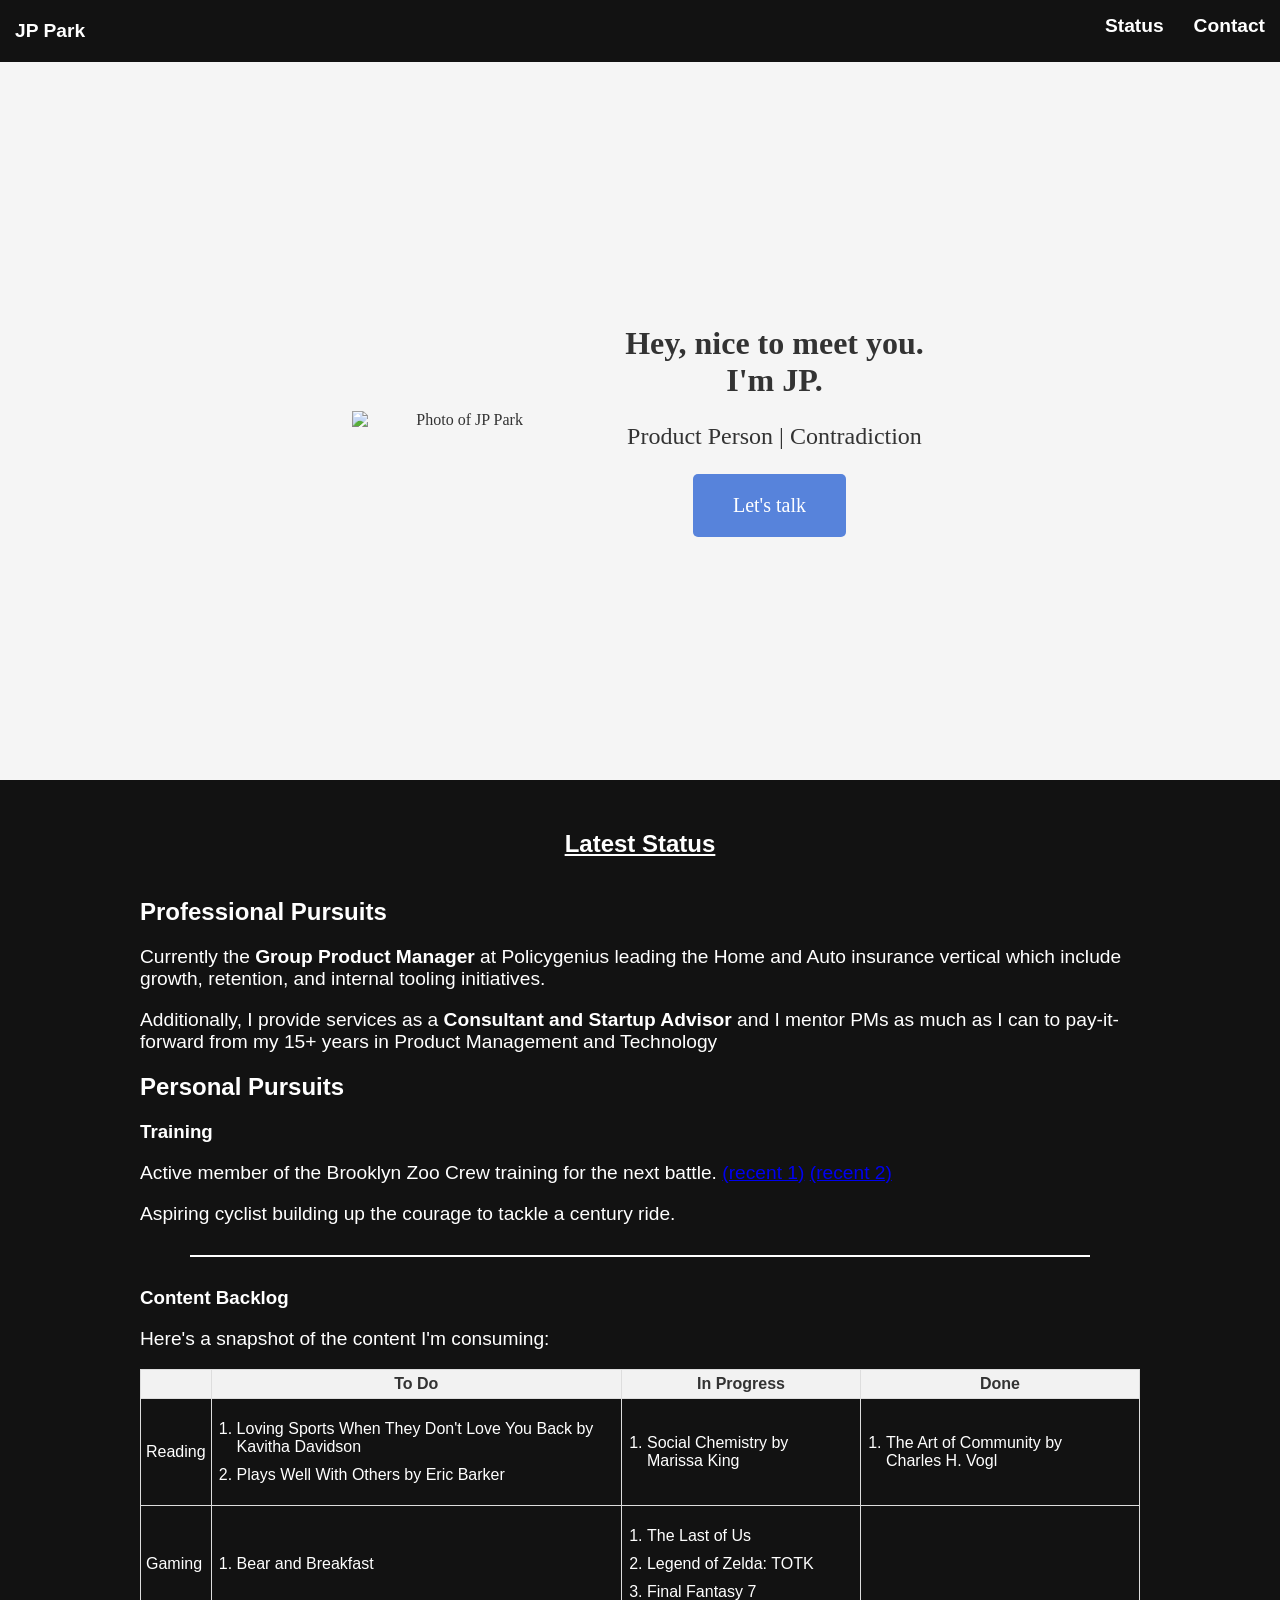
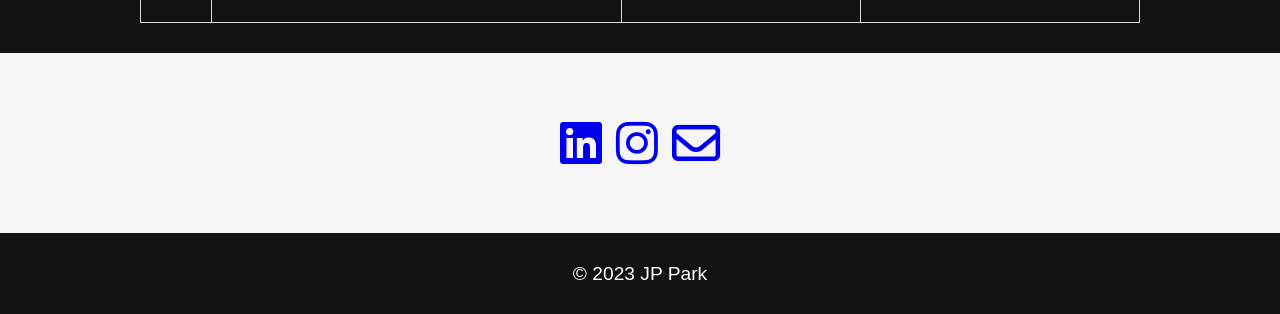
==== index.html @ fea834a5 "fixing mobile responsiveness" ====
<!DOCTYPE html>
<html lang="en">
<head>
    <meta charset="UTF-8">
    <meta name="viewport" content="width=device-width, initial-scale=1.0">
    <link rel="stylesheet" href="styles.css">
    <link rel="stylesheet" href="https://cdnjs.cloudflare.com/ajax/libs/font-awesome/6.0.0/css/all.min.css">
    
    <title>Hey, nice to meet you. I'm JP.</title>
</head>
<body>

    <!-- Top Nav -->
    <div class="top-nav">
        <span class="left-text"><a href="#intro">JP Park</a></span>
        <ul class="right-menu">
            <li><a href="#status">Status</a></li>
            <li><a href="#contact">Contact</a></li>
        </ul>
        <i class="mobile-menu-icon fas fa-bars" onclick="toggleMobileMenu()"></i>
    </div>

    <!-- Header Section -->
    <header id="intro" class="fade-in-section fade-out-section">
        <div class="header-content">
            <img src="images/jppark112023_noback.png" alt="Photo of JP Park" class="profile-photo">
            <div class="header-text">
                <h1>Hey, nice to meet you. I'm JP.</h1>
                <p class="intro-title">Product Person | Contradiction</p>
                <div class="cta-buttons">
                    <a href="mailto:jason.phillip.park@gmail.com" class="cta-button">Let's talk</a>
                </div>
            </div>
        </div>
    </header>

    <!-- Status Section -->
    <section id="status" class="fade-in-section fade-out-section">
        <h1><u>Latest Status</u></h1>
        <div class="section-content">
            <h2>Professional Pursuits</h2>
                <p class="status-description">Currently the <b>Group Product Manager</b> at Policygenius leading the Home and Auto insurance vertical which include growth, retention, and internal tooling initiatives.</p>
                <p class="status-description">Additionally, I provide services as a <b>Consultant and Startup Advisor</b> and I mentor PMs as much as I can to pay-it-forward from my 15+ years in Product Management and Technology </p>
            <h2>Personal Pursuits</h2>
                <h3>Training</h3>
                <p class="status-description">Active member of the Brooklyn Zoo Crew training for the next battle. 
                    <a href="https://youtu.be/nWrESJYIhdg?si=kfwnCgc4hvgau-XH&t=272" target="_blank" rel="noopener noreferrer">(recent 1)</a>
                    <a href="https://youtu.be/HGGp2xK_YZc?si=mZz1VGIxEp97N7sO" target="_blank" rel="noopener noreferrer">(recent 2)</a>
                </p>
                <p class="status-description">Aspiring cyclist building up the courage to tackle a century ride.</p>
                <hr class="divider">
                <h3>Content Backlog</h3>
                <p>Here's a snapshot of the content I'm consuming: </p>
                <div class="table-container">
                    <table>
                        <thead>
                            <tr>
                                <th></th>
                                <th>To Do</th>
                                <th>In Progress</th>
                                <th>Done</th>
                            </tr>
                        </thead>
                        <tbody>
                            <tr>
                                <td>Reading</td>
                                <td class="table-content">
                                    <ol class="table-description">
                                        <li>Loving Sports When They Don't Love You Back by Kavitha Davidson</li>
                                        <li>Plays Well With Others by Eric Barker</li>
                                    </ol>
                                </td>
                                <td class="table-content">
                                    <ol class="table-description">
                                        <li>Social Chemistry by Marissa King</li>
                                    </ol>
                                </td>
                                <td class="table-content">
                                    <ol class="table-description">
                                        <li>The Art of Community by Charles H. Vogl</li>
                                    </ol>
                                </td>
                            </tr>
                            <tr>
                                <td>Gaming</td>
                                <td class="table-content">
                                    <ol class="table-description">
                                        <li>Bear and Breakfast</li>
                                    </ol>
                                </td>
                                <td class="table-content">
                                    <ol class="table-description">
                                        <li>The Last of Us</li>
                                        <li>Legend of Zelda: TOTK</li>
                                        <li>Final Fantasy 7</li>
                                    </ol>
                                </td>
                                <td class="table-content">
                                    <ol class="table-description">
                                    </ol>
                                </td>
                            </tr>
                        </tbody>
                    </table>
                </div>
        </div>
    </section>

    <!-- Contact Section -->
    <section id="contact" class="fade-in-section fade-out-section">
        <div class="contact-icons">
            <a href="https://www.linkedin.com/in/jppark" target="_blank" rel="noopener noreferrer"><i class="fa-brands fa-linkedin"></i></a>
            <a href="https://www.instagram.com/stereotyke" target="_blank" rel="noopener noreferrer"><i class="fa-brands fa-instagram"></i></a>
            <a href="mailto:jason.phillip.park@gmail.com" target="_blank" rel="noopener noreferrer"><i class="fa-regular fa-envelope"></i></a>
        </div>
    </section>

    <!-- Footer Section -->
    <footer>
        <p class="footer-text">&copy; 2023 JP Park</p>
    </footer>

    <!-- Scripts -->
    <script src="scripts.js"></script>
</body>
</html>
---- styles.css ----
/* Reset and General Styles */
body {
    font-family: 'Helvetica Neue', sans-serif;
    margin: 0;
    padding: 0;
    background-color: #121212;
}

p {
    font-size: 1.2em;
}

/* Top Nav Styles */
.top-nav {
    background-color: #121212;
    color: #fff;
    display: flex;
    justify-content: space-between;
    align-items: center;
    position: fixed;
    top: 0;
    left: 0;
    width: 100%;
    z-index: 1000;
}

.top-nav a {
    color: #fff;
    text-decoration: none;
    font-weight: bold;
    font-size: 1.2em;
}
.left-text {
    padding: 15px;
}

.top-nav .right-menu {
    list-style-type: none;
    margin: 0;
    padding: 0;
    display: flex;
}

.top-nav .right-menu li {
    padding: 15px;
}

.top-nav .mobile-menu-icon {
    display: none;
}


/* Header Styles */
header {
    font-family: 'Palatino', serif;
    background-color: #f5f5f5;
    color: #333;
    display: flex;
    align-items: center;
    justify-content: center;
    text-align: center;
    min-height: 80vh;
    padding-top: 60px;
}

.header-content {
    display: flex;
    align-items: center;
    justify-content: center;
    text-align: center;
    max-width: 1000px;
    padding: 20px;
}

.profile-photo {
    width: 50%;
    max-width: 500px;
    height: auto;
    margin-right: 50px;
}

.header-text {
    flex-grow: 1;
}

.intro-title {
    font-size: 1.5em;
}

.highlight {
    color: #00ccff;
}

.cta-buttons {
    margin-top: 20px;
}

.cta-button {
    display: inline-block;
    padding: 20px 40px;
    margin-right: 10px;
    background-color: #5783db;
    color: #fff;
    text-decoration: none;
    border-radius: 5px;
    transition: background-color 0.3s ease;
    font-size: 1.25em;
}

.cta-button:hover {
    background-color: #e34200;
}

/* Status Section Styles */
#status {
    min-height: 80vh;
    text-align: center;
    display: flex;
    flex-direction: column;
    align-items: center;
    justify-content: center;
    color: #fff;
    padding: 30px 50px;
}

.table-container {
    overflow: auto;
}

table {
    border-collapse: collapse;
    min-width: 600px;
    width: 100%;
}

th, td {
    border: 1px solid #ddd;
    padding: 5px;
    text-align: left;
}

th {
    background-color: #f2f2f2;
    color: #333;
    text-align: center;
}

ol {
    padding: 0px 20px;
}

li {
    margin-bottom: 10px;
}

.section-content {
    max-width: 1000px;
    width: 100%;
    text-align: left;
}

.divider {
    border: 1px solid #fff;
    margin: 30px 50px; 
}

/* Contact Section Styles */
#contact {
    background-color: #f5f5f5;
    min-height: 20vh;
    display: flex;
    justify-content: center;
    align-items: center;
}

.contact-icons {
    margin: 20px;
    text-align: center;
}

.contact-icons i {
    font-size: 3em;
    padding: 5px;
    border-radius: 50%;
}

/* Footer Styles */
footer {
    text-align: center;
    padding: 10px;
    color: #fff;
}

.fade-in-section, .fade-out-section {
    opacity: 0;
    transform: translateY(20px);
    transition: opacity 0.5s ease, transform 0.5s ease;
}


/* Media query for mobile devices */
@media screen and (max-width: 600px) {
    .header-content {
        flex-direction: column;
    }

    .intro-title {
        font-size: 1.2em;
    }

    .profile-photo {
        width: 75%; 
        max-width: none; /* Reset max-width */
        margin-right: 0; /* Remove right margin */
    }

    .top-nav .right-menu {
        display: none;
        flex-direction: column;
        width: 100%;
        position: absolute;
        top: 60px; /* Adjust based on your header height */
        left: 0;
        background-color: #121212;
    }

    .top-nav .right-menu.show {
        display: flex;
    }

    .top-nav .right-menu li {
        margin: 10px 0;
    }

    .top-nav .mobile-menu-icon {
        display: block;
        padding: 20px;
        font-size: 1.5em;
        cursor: pointer;
    }
}
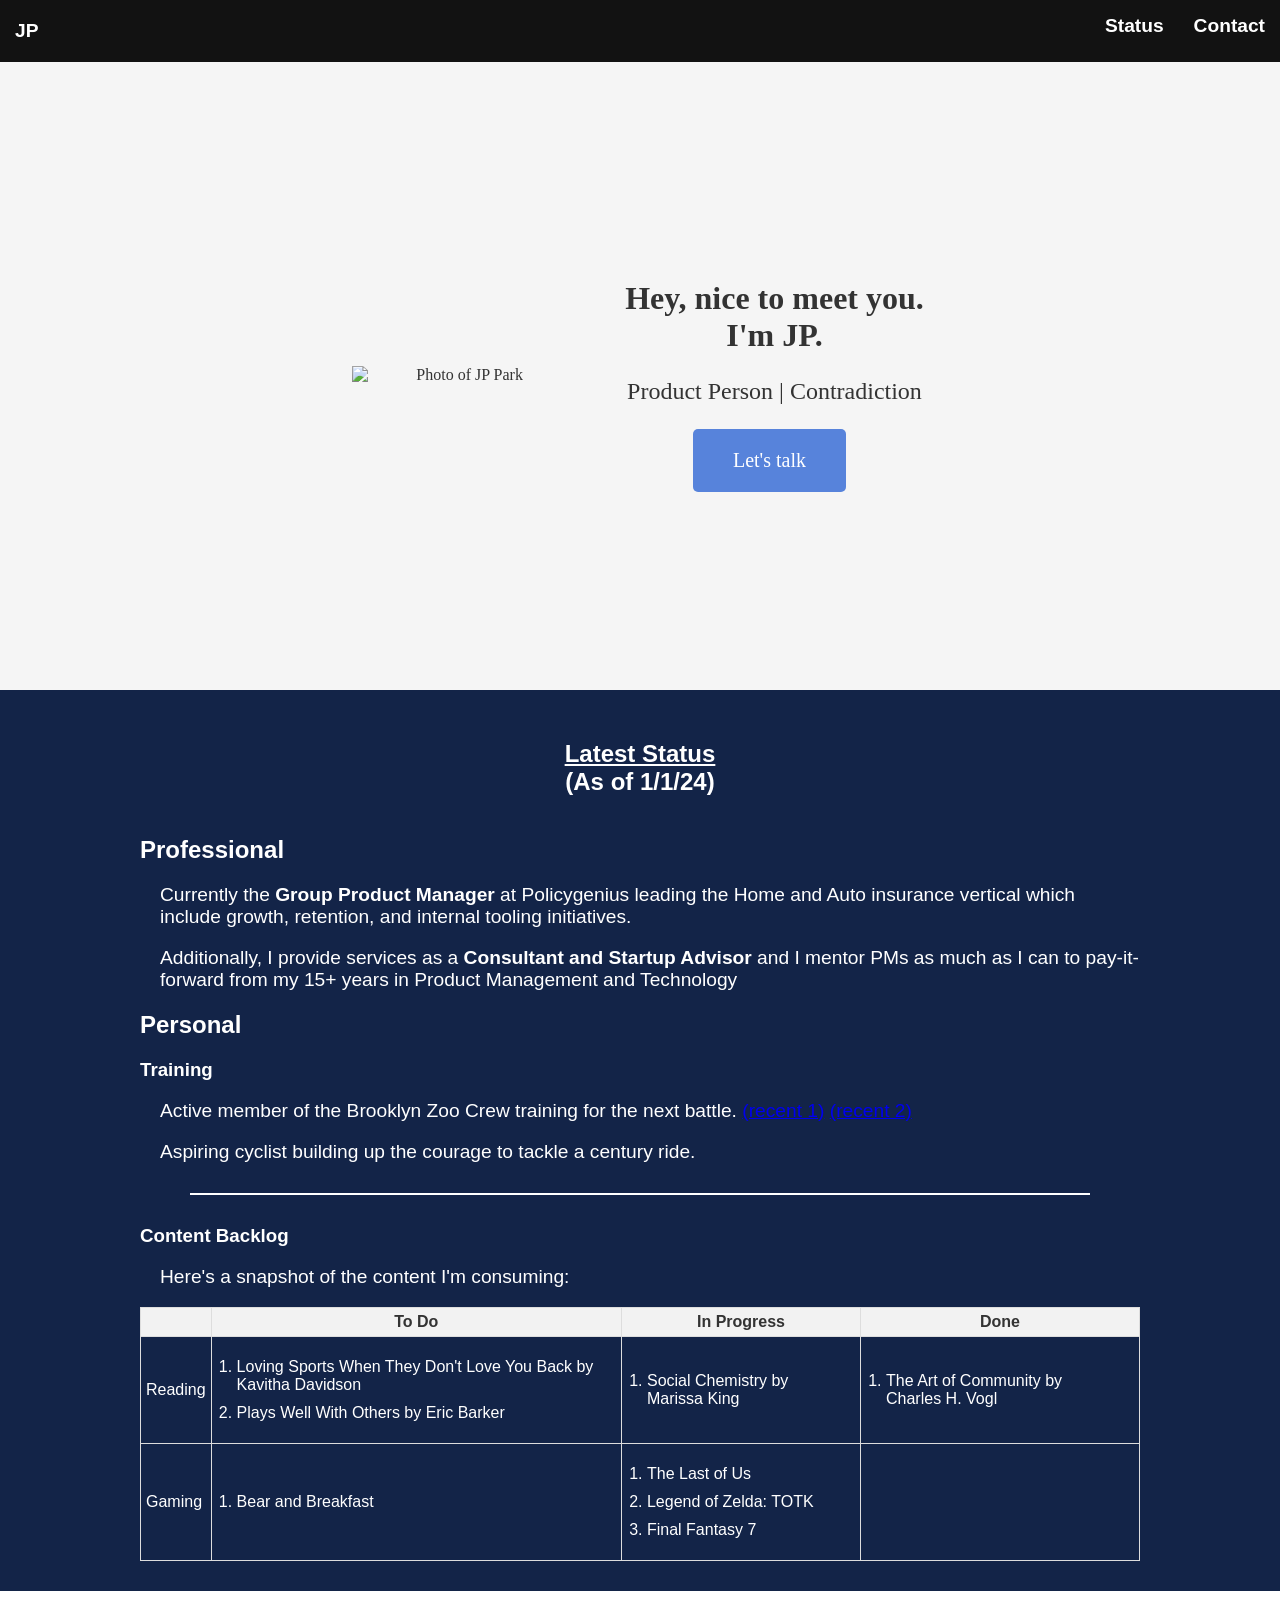
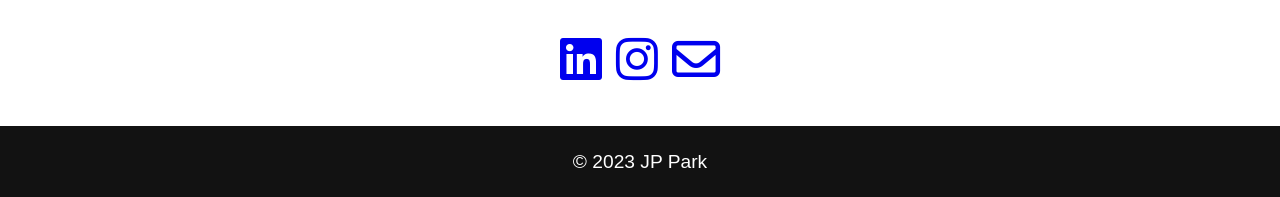
==== commit 987260d6: "fixing styling and spacing" ====
--- a/index.html
+++ b/index.html
@@ -12,7 +12,7 @@
 
     <!-- Top Nav -->
     <div class="top-nav">
-        <span class="left-text"><a href="#intro">JP Park</a></span>
+        <span class="left-text"><a href="#intro">JP</a></span>
         <ul class="right-menu">
             <li><a href="#status">Status</a></li>
             <li><a href="#contact">Contact</a></li>
@@ -36,12 +36,12 @@
 
     <!-- Status Section -->
     <section id="status" class="fade-in-section fade-out-section">
-        <h1><u>Latest Status</u></h1>
+        <h1><u>Latest Status</u></br>(As of 1/1/24)</h1>
         <div class="section-content">
-            <h2>Professional Pursuits</h2>
+            <h2>Professional</h2>
                 <p class="status-description">Currently the <b>Group Product Manager</b> at Policygenius leading the Home and Auto insurance vertical which include growth, retention, and internal tooling initiatives.</p>
                 <p class="status-description">Additionally, I provide services as a <b>Consultant and Startup Advisor</b> and I mentor PMs as much as I can to pay-it-forward from my 15+ years in Product Management and Technology </p>
-            <h2>Personal Pursuits</h2>
+            <h2>Personal</h2>
                 <h3>Training</h3>
                 <p class="status-description">Active member of the Brooklyn Zoo Crew training for the next battle. 
                     <a href="https://youtu.be/nWrESJYIhdg?si=kfwnCgc4hvgau-XH&t=272" target="_blank" rel="noopener noreferrer">(recent 1)</a>
--- a/styles.css
+++ b/styles.css
@@ -59,7 +59,7 @@
     align-items: center;
     justify-content: center;
     text-align: center;
-    min-height: 80vh;
+    min-height: 70vh;
     padding-top: 60px;
 }
 
@@ -121,6 +121,7 @@
     justify-content: center;
     color: #fff;
     padding: 30px 50px;
+    background-color: #132448;
 }
 
 .table-container {
@@ -159,6 +160,10 @@
     text-align: left;
 }
 
+.section-content p {
+    margin-left: 20px;
+}
+
 .divider {
     border: 1px solid #fff;
     margin: 30px 50px; 
@@ -166,8 +171,8 @@
 
 /* Contact Section Styles */
 #contact {
-    background-color: #f5f5f5;
-    min-height: 20vh;
+    background-color: #fff;
+    min-height: 15vh;
     display: flex;
     justify-content: center;
     align-items: center;
@@ -187,8 +192,9 @@
 /* Footer Styles */
 footer {
     text-align: center;
-    padding: 10px;
-    color: #fff;
+    padding: 5px;
+    color: #fff;
+    font-size: 1em;
 }
 
 .fade-in-section, .fade-out-section {
@@ -200,6 +206,7 @@
 
 /* Media query for mobile devices */
 @media screen and (max-width: 600px) {
+    
     .header-content {
         flex-direction: column;
     }
@@ -209,7 +216,7 @@
     }
 
     .profile-photo {
-        width: 75%; 
+        width: 70%; 
         max-width: none; /* Reset max-width */
         margin-right: 0; /* Remove right margin */
     }
@@ -230,6 +237,7 @@
 
     .top-nav .right-menu li {
         margin: 10px 0;
+        text-align: right;
     }
 
     .top-nav .mobile-menu-icon {
@@ -238,4 +246,26 @@
         font-size: 1.5em;
         cursor: pointer;
     }
+
+    #status {
+        padding: 20px 40px;
+    }
+
+    #contact {
+        min-height: 10vh;
+    }
+    
+    .contact-icons {
+        margin: 20px;
+    }
+    
+    .contact-icons i {
+        font-size: 2em;
+        padding: 10px;
+        border-radius: 50%;
+    }
+
+    footer {
+        font-size: 0.75em;
+    }
 }
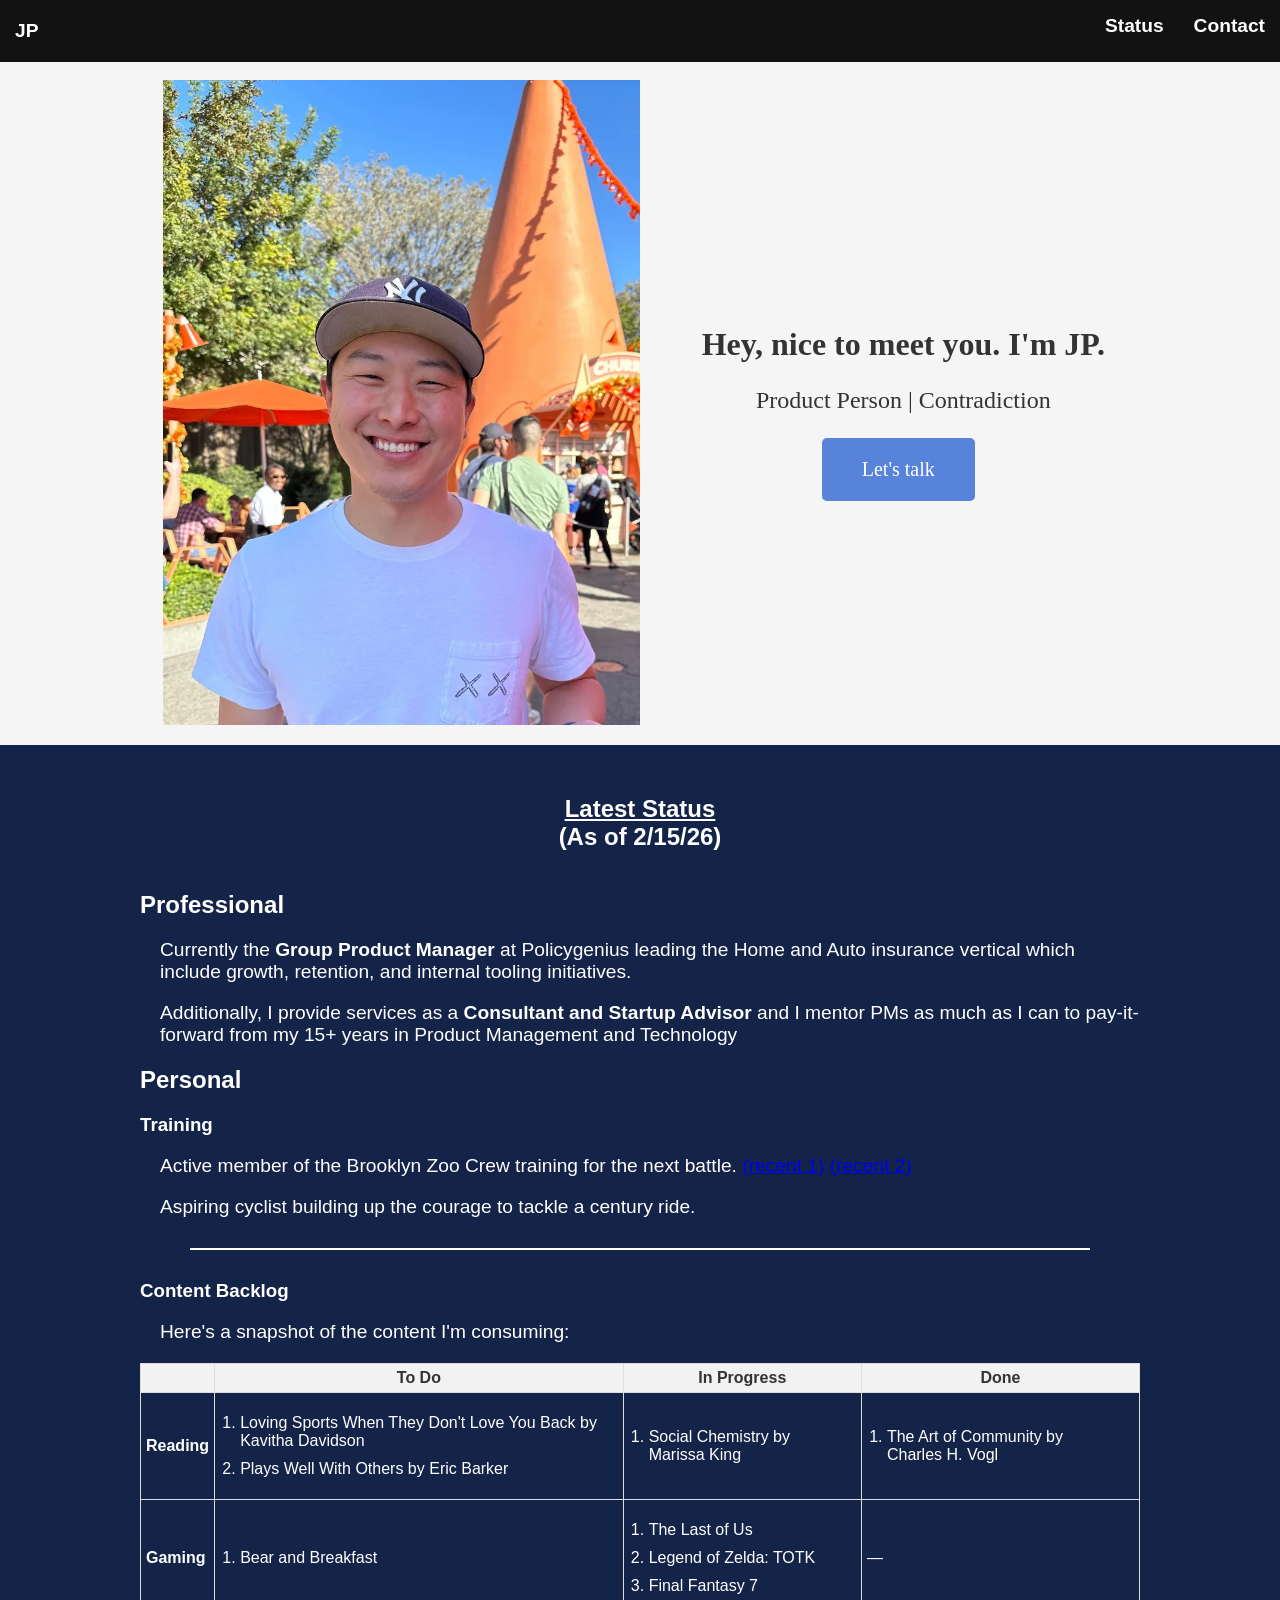
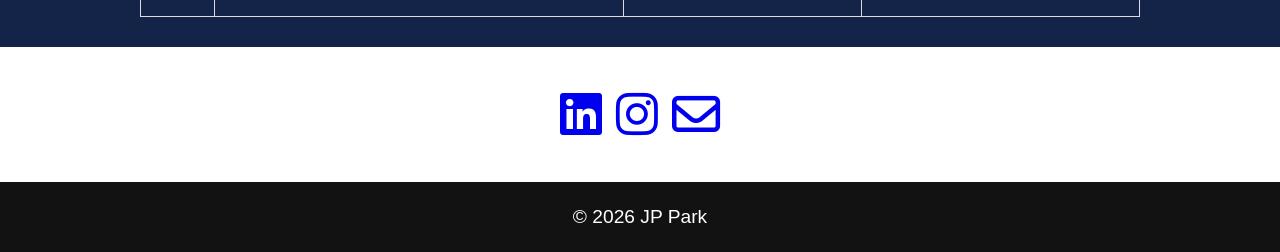
==== commit 57a69e87: "Overhaul site: optimize images, fix HTML/CSS/JS bugs, add SEO and accessibility - Compress profile i" ====
--- a/index.html
+++ b/index.html
@@ -3,27 +3,59 @@
 <head>
     <meta charset="UTF-8">
     <meta name="viewport" content="width=device-width, initial-scale=1.0">
+    <meta name="description" content="JP Park - Group Product Manager, consultant, startup advisor, and product management mentor with 15+ years of experience.">
+    <meta name="author" content="JP Park">
+    <link rel="canonical" href="https://jptkp325.github.io/">
+
+    <!-- Open Graph -->
+    <meta property="og:title" content="JP Park - Product Person">
+    <meta property="og:description" content="Group Product Manager, consultant, startup advisor, and PM mentor with 15+ years of experience.">
+    <meta property="og:image" content="https://jptkp325.github.io/images/jppark-800.png">
+    <meta property="og:url" content="https://jptkp325.github.io/">
+    <meta property="og:type" content="website">
+
+    <!-- Favicon -->
+    <link rel="icon" href="data:image/svg+xml,<svg xmlns='http://www.w3.org/2000/svg' viewBox='0 0 100 100'><text y='.9em' font-size='90'>&#x1F44B;</text></svg>">
+
     <link rel="stylesheet" href="styles.css">
-    <link rel="stylesheet" href="https://cdnjs.cloudflare.com/ajax/libs/font-awesome/6.0.0/css/all.min.css">
-    
+    <link rel="stylesheet" href="https://cdnjs.cloudflare.com/ajax/libs/font-awesome/6.5.1/css/all.min.css">
+
     <title>Hey, nice to meet you. I'm JP.</title>
 </head>
 <body>
 
     <!-- Top Nav -->
-    <div class="top-nav">
+    <nav class="top-nav" aria-label="Main navigation">
         <span class="left-text"><a href="#intro">JP</a></span>
         <ul class="right-menu">
             <li><a href="#status">Status</a></li>
             <li><a href="#contact">Contact</a></li>
         </ul>
-        <i class="mobile-menu-icon fas fa-bars" onclick="toggleMobileMenu()"></i>
-    </div>
+        <i class="mobile-menu-icon fas fa-bars"
+           role="button"
+           tabindex="0"
+           aria-label="Toggle navigation menu"
+           aria-expanded="false"></i>
+    </nav>
 
     <!-- Header Section -->
     <header id="intro" class="fade-in-section fade-out-section">
         <div class="header-content">
-            <img src="images/jppark112023_noback.png" alt="Photo of JP Park" class="profile-photo">
+            <picture>
+                <source
+                    type="image/webp"
+                    srcset="images/jppark-400.webp 400w, images/jppark-800.webp 800w"
+                    sizes="(max-width: 600px) 70vw, (max-width: 768px) 60vw, 500px">
+                <img
+                    src="images/jppark-800.png"
+                    srcset="images/jppark-400.png 400w, images/jppark-800.png 800w"
+                    sizes="(max-width: 600px) 70vw, (max-width: 768px) 60vw, 500px"
+                    alt="Photo of JP Park"
+                    class="profile-photo"
+                    width="800"
+                    height="1083"
+                    loading="eager">
+            </picture>
             <div class="header-text">
                 <h1>Hey, nice to meet you. I'm JP.</h1>
                 <p class="intro-title">Product Person | Contradiction</p>
@@ -36,14 +68,14 @@
 
     <!-- Status Section -->
     <section id="status" class="fade-in-section fade-out-section">
-        <h1><u>Latest Status</u></br>(As of 1/1/24)</h1>
+        <h2><u>Latest Status</u><br>(As of 2/15/26)</h2>
         <div class="section-content">
             <h2>Professional</h2>
                 <p class="status-description">Currently the <b>Group Product Manager</b> at Policygenius leading the Home and Auto insurance vertical which include growth, retention, and internal tooling initiatives.</p>
                 <p class="status-description">Additionally, I provide services as a <b>Consultant and Startup Advisor</b> and I mentor PMs as much as I can to pay-it-forward from my 15+ years in Product Management and Technology </p>
             <h2>Personal</h2>
                 <h3>Training</h3>
-                <p class="status-description">Active member of the Brooklyn Zoo Crew training for the next battle. 
+                <p class="status-description">Active member of the Brooklyn Zoo Crew training for the next battle.
                     <a href="https://youtu.be/nWrESJYIhdg?si=kfwnCgc4hvgau-XH&t=272" target="_blank" rel="noopener noreferrer">(recent 1)</a>
                     <a href="https://youtu.be/HGGp2xK_YZc?si=mZz1VGIxEp97N7sO" target="_blank" rel="noopener noreferrer">(recent 2)</a>
                 </p>
@@ -55,15 +87,15 @@
                     <table>
                         <thead>
                             <tr>
-                                <th></th>
-                                <th>To Do</th>
-                                <th>In Progress</th>
-                                <th>Done</th>
+                                <th scope="col"></th>
+                                <th scope="col">To Do</th>
+                                <th scope="col">In Progress</th>
+                                <th scope="col">Done</th>
                             </tr>
                         </thead>
                         <tbody>
                             <tr>
-                                <td>Reading</td>
+                                <th scope="row">Reading</th>
                                 <td class="table-content">
                                     <ol class="table-description">
                                         <li>Loving Sports When They Don't Love You Back by Kavitha Davidson</li>
@@ -82,7 +114,7 @@
                                 </td>
                             </tr>
                             <tr>
-                                <td>Gaming</td>
+                                <th scope="row">Gaming</th>
                                 <td class="table-content">
                                     <ol class="table-description">
                                         <li>Bear and Breakfast</li>
@@ -96,8 +128,7 @@
                                     </ol>
                                 </td>
                                 <td class="table-content">
-                                    <ol class="table-description">
-                                    </ol>
+                                    <span class="table-description">&mdash;</span>
                                 </td>
                             </tr>
                         </tbody>
@@ -109,15 +140,15 @@
     <!-- Contact Section -->
     <section id="contact" class="fade-in-section fade-out-section">
         <div class="contact-icons">
-            <a href="https://www.linkedin.com/in/jppark" target="_blank" rel="noopener noreferrer"><i class="fa-brands fa-linkedin"></i></a>
-            <a href="https://www.instagram.com/stereotyke" target="_blank" rel="noopener noreferrer"><i class="fa-brands fa-instagram"></i></a>
-            <a href="mailto:jason.phillip.park@gmail.com" target="_blank" rel="noopener noreferrer"><i class="fa-regular fa-envelope"></i></a>
+            <a href="https://www.linkedin.com/in/jppark" target="_blank" rel="noopener noreferrer" aria-label="JP Park on LinkedIn"><i class="fa-brands fa-linkedin" aria-hidden="true"></i></a>
+            <a href="https://www.instagram.com/stereotyke" target="_blank" rel="noopener noreferrer" aria-label="JP Park on Instagram"><i class="fa-brands fa-instagram" aria-hidden="true"></i></a>
+            <a href="mailto:jason.phillip.park@gmail.com" rel="noopener noreferrer" aria-label="Email JP Park"><i class="fa-regular fa-envelope" aria-hidden="true"></i></a>
         </div>
     </section>
 
     <!-- Footer Section -->
     <footer>
-        <p class="footer-text">&copy; 2023 JP Park</p>
+        <p class="footer-text">&copy; 2026 JP Park</p>
     </footer>
 
     <!-- Scripts -->
--- a/styles.css
+++ b/styles.css
@@ -1,19 +1,50 @@
+/* Color Palette */
+:root {
+    --color-bg-dark: #121212;
+    --color-bg-status: #132448;
+    --color-bg-header: #f5f5f5;
+    --color-bg-contact: #fff;
+    --color-text-light: #fff;
+    --color-text-dark: #333;
+    --color-accent-blue: #5783db;
+    --color-accent-hover: #e34200;
+    --color-accent-cyan: #00ccff;
+    --color-table-header: #f2f2f2;
+    --color-border: #ddd;
+    --color-divider: #fff;
+    --focus-outline: 2px solid var(--color-accent-cyan);
+    --focus-outline-offset: 2px;
+}
+
+html {
+    scroll-behavior: smooth;
+}
+
 /* Reset and General Styles */
 body {
     font-family: 'Helvetica Neue', sans-serif;
     margin: 0;
     padding: 0;
-    background-color: #121212;
+    background-color: var(--color-bg-dark);
 }
 
 p {
     font-size: 1.2em;
 }
 
+/* Focus-visible styles for accessibility */
+a:focus-visible,
+button:focus-visible,
+[tabindex]:focus-visible,
+.cta-button:focus-visible {
+    outline: var(--focus-outline);
+    outline-offset: var(--focus-outline-offset);
+}
+
 /* Top Nav Styles */
 .top-nav {
-    background-color: #121212;
-    color: #fff;
+    background-color: var(--color-bg-dark);
+    color: var(--color-text-light);
     display: flex;
     justify-content: space-between;
     align-items: center;
@@ -25,7 +56,7 @@
 }
 
 .top-nav a {
-    color: #fff;
+    color: var(--color-text-light);
     text-decoration: none;
     font-weight: bold;
     font-size: 1.2em;
@@ -53,8 +84,8 @@
 /* Header Styles */
 header {
     font-family: 'Palatino', serif;
-    background-color: #f5f5f5;
-    color: #333;
+    background-color: var(--color-bg-header);
+    color: var(--color-text-dark);
     display: flex;
     align-items: center;
     justify-content: center;
@@ -70,6 +101,10 @@
     text-align: center;
     max-width: 1000px;
     padding: 20px;
+}
+
+picture {
+    display: contents;
 }
 
 .profile-photo {
@@ -87,10 +122,6 @@
     font-size: 1.5em;
 }
 
-.highlight {
-    color: #00ccff;
-}
-
 .cta-buttons {
     margin-top: 20px;
 }
@@ -99,8 +130,8 @@
     display: inline-block;
     padding: 20px 40px;
     margin-right: 10px;
-    background-color: #5783db;
-    color: #fff;
+    background-color: var(--color-accent-blue);
+    color: var(--color-text-light);
     text-decoration: none;
     border-radius: 5px;
     transition: background-color 0.3s ease;
@@ -108,7 +139,7 @@
 }
 
 .cta-button:hover {
-    background-color: #e34200;
+    background-color: var(--color-accent-hover);
 }
 
 /* Status Section Styles */
@@ -119,9 +150,9 @@
     flex-direction: column;
     align-items: center;
     justify-content: center;
-    color: #fff;
+    color: var(--color-text-light);
     padding: 30px 50px;
-    background-color: #132448;
+    background-color: var(--color-bg-status);
 }
 
 .table-container {
@@ -135,15 +166,22 @@
 }
 
 th, td {
-    border: 1px solid #ddd;
+    border: 1px solid var(--color-border);
     padding: 5px;
     text-align: left;
 }
 
 th {
-    background-color: #f2f2f2;
-    color: #333;
-    text-align: center;
+    background-color: var(--color-table-header);
+    color: var(--color-text-dark);
+    text-align: center;
+}
+
+tbody th {
+    background-color: transparent;
+    color: var(--color-text-light);
+    text-align: left;
+    font-weight: bold;
 }
 
 ol {
@@ -165,13 +203,13 @@
 }
 
 .divider {
-    border: 1px solid #fff;
-    margin: 30px 50px; 
+    border: 1px solid var(--color-divider);
+    margin: 30px 50px;
 }
 
 /* Contact Section Styles */
 #contact {
-    background-color: #fff;
+    background-color: var(--color-bg-contact);
     min-height: 15vh;
     display: flex;
     justify-content: center;
@@ -193,7 +231,7 @@
 footer {
     text-align: center;
     padding: 5px;
-    color: #fff;
+    color: var(--color-text-light);
     font-size: 1em;
 }
 
@@ -204,21 +242,40 @@
 }
 
 
-/* Media query for mobile devices */
-@media screen and (max-width: 600px) {
-    
+/* Tablet breakpoint */
+@media screen and (max-width: 768px) {
     .header-content {
         flex-direction: column;
     }
 
+    .profile-photo {
+        width: 60%;
+        max-width: none;
+        margin-right: 0;
+        margin-bottom: 20px;
+    }
+
+    .intro-title {
+        font-size: 1.3em;
+    }
+
+    #status {
+        padding: 25px 40px;
+    }
+
+    table {
+        min-width: 500px;
+    }
+}
+
+/* Mobile breakpoint */
+@media screen and (max-width: 600px) {
+    .profile-photo {
+        width: 70%;
+    }
+
     .intro-title {
         font-size: 1.2em;
-    }
-
-    .profile-photo {
-        width: 70%; 
-        max-width: none; /* Reset max-width */
-        margin-right: 0; /* Remove right margin */
     }
 
     .top-nav .right-menu {
@@ -226,9 +283,9 @@
         flex-direction: column;
         width: 100%;
         position: absolute;
-        top: 60px; /* Adjust based on your header height */
+        top: 60px;
         left: 0;
-        background-color: #121212;
+        background-color: var(--color-bg-dark);
     }
 
     .top-nav .right-menu.show {
@@ -254,11 +311,11 @@
     #contact {
         min-height: 10vh;
     }
-    
+
     .contact-icons {
         margin: 20px;
     }
-    
+
     .contact-icons i {
         font-size: 2em;
         padding: 10px;
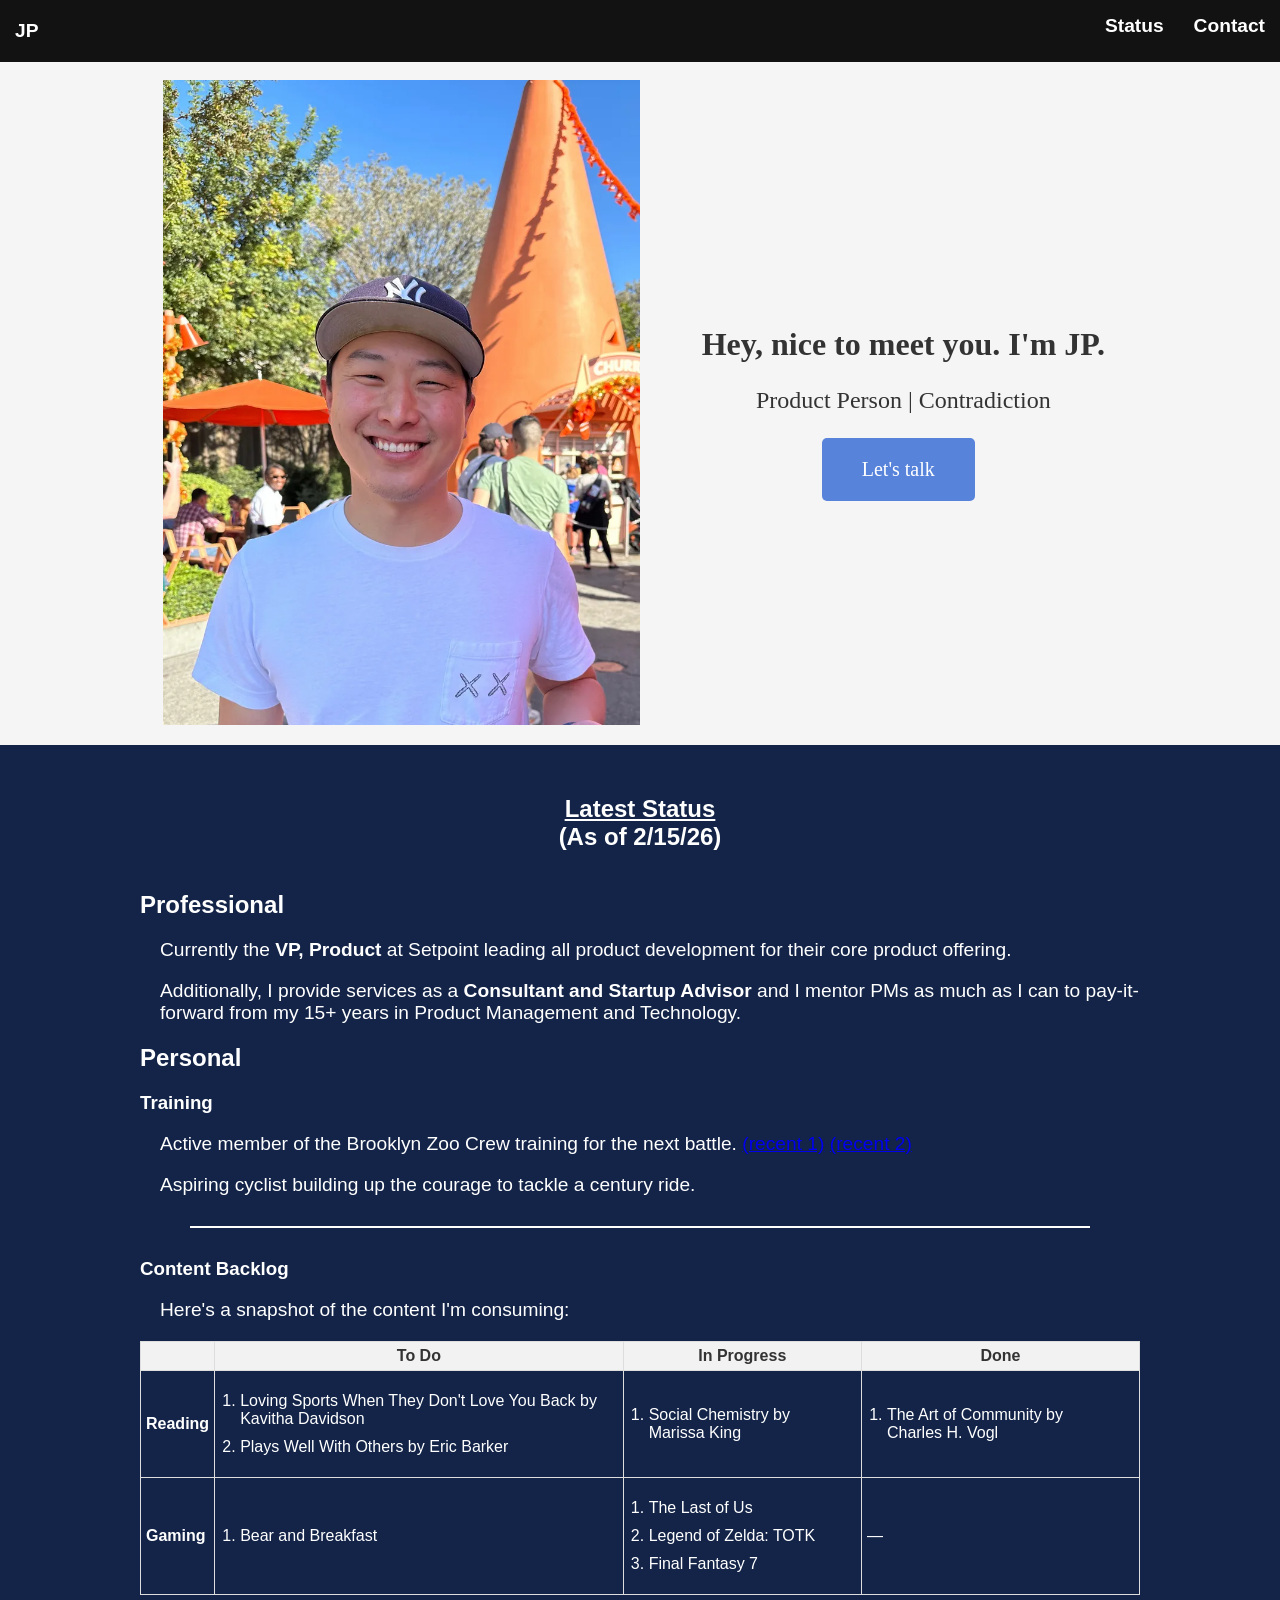
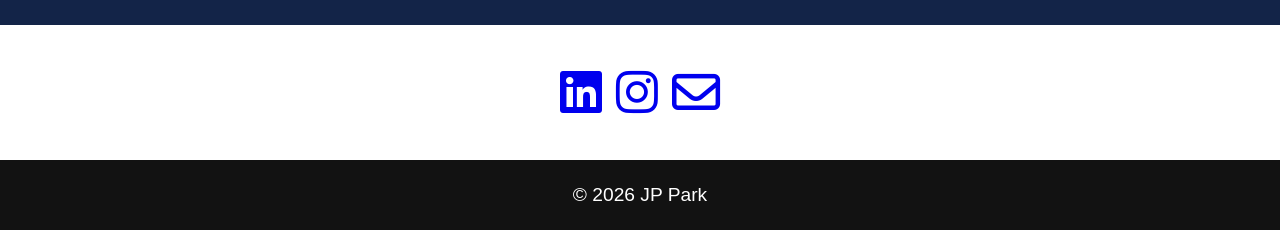
==== commit 87ec298a: "Update professional section to VP, Product at Setpoint https://claude.ai/code/session_01B6ypDyZDik2V" ====
--- a/index.html
+++ b/index.html
@@ -3,13 +3,13 @@
 <head>
     <meta charset="UTF-8">
     <meta name="viewport" content="width=device-width, initial-scale=1.0">
-    <meta name="description" content="JP Park - Group Product Manager, consultant, startup advisor, and product management mentor with 15+ years of experience.">
+    <meta name="description" content="JP Park - VP, Product at Setpoint. Consultant, startup advisor, and product management mentor with 15+ years of experience.">
     <meta name="author" content="JP Park">
     <link rel="canonical" href="https://jptkp325.github.io/">
 
     <!-- Open Graph -->
     <meta property="og:title" content="JP Park - Product Person">
-    <meta property="og:description" content="Group Product Manager, consultant, startup advisor, and PM mentor with 15+ years of experience.">
+    <meta property="og:description" content="VP, Product at Setpoint. Consultant, startup advisor, and PM mentor with 15+ years of experience.">
     <meta property="og:image" content="https://jptkp325.github.io/images/jppark-800.png">
     <meta property="og:url" content="https://jptkp325.github.io/">
     <meta property="og:type" content="website">
@@ -71,8 +71,8 @@
         <h2><u>Latest Status</u><br>(As of 2/15/26)</h2>
         <div class="section-content">
             <h2>Professional</h2>
-                <p class="status-description">Currently the <b>Group Product Manager</b> at Policygenius leading the Home and Auto insurance vertical which include growth, retention, and internal tooling initiatives.</p>
-                <p class="status-description">Additionally, I provide services as a <b>Consultant and Startup Advisor</b> and I mentor PMs as much as I can to pay-it-forward from my 15+ years in Product Management and Technology </p>
+                <p class="status-description">Currently the <b>VP, Product</b> at Setpoint leading all product development for their core product offering.</p>
+                <p class="status-description">Additionally, I provide services as a <b>Consultant and Startup Advisor</b> and I mentor PMs as much as I can to pay-it-forward from my 15+ years in Product Management and Technology.</p>
             <h2>Personal</h2>
                 <h3>Training</h3>
                 <p class="status-description">Active member of the Brooklyn Zoo Crew training for the next battle.
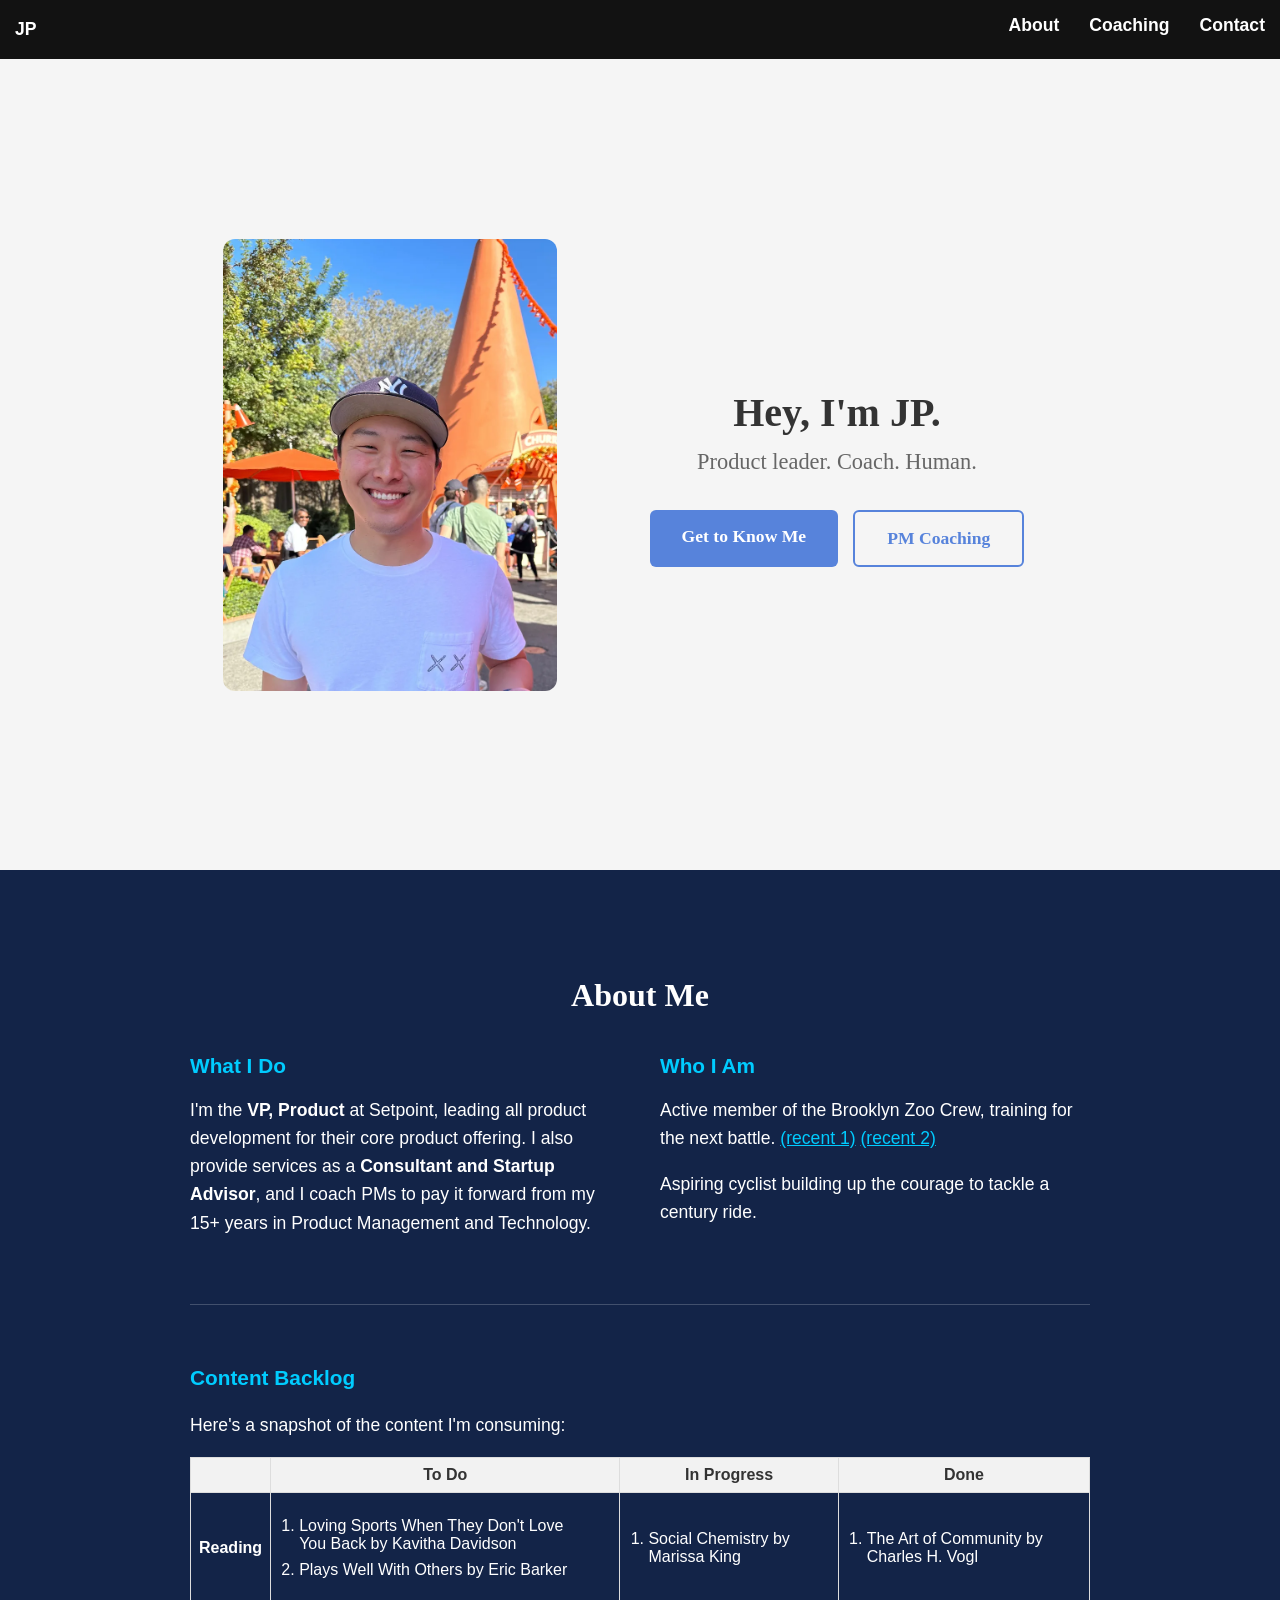
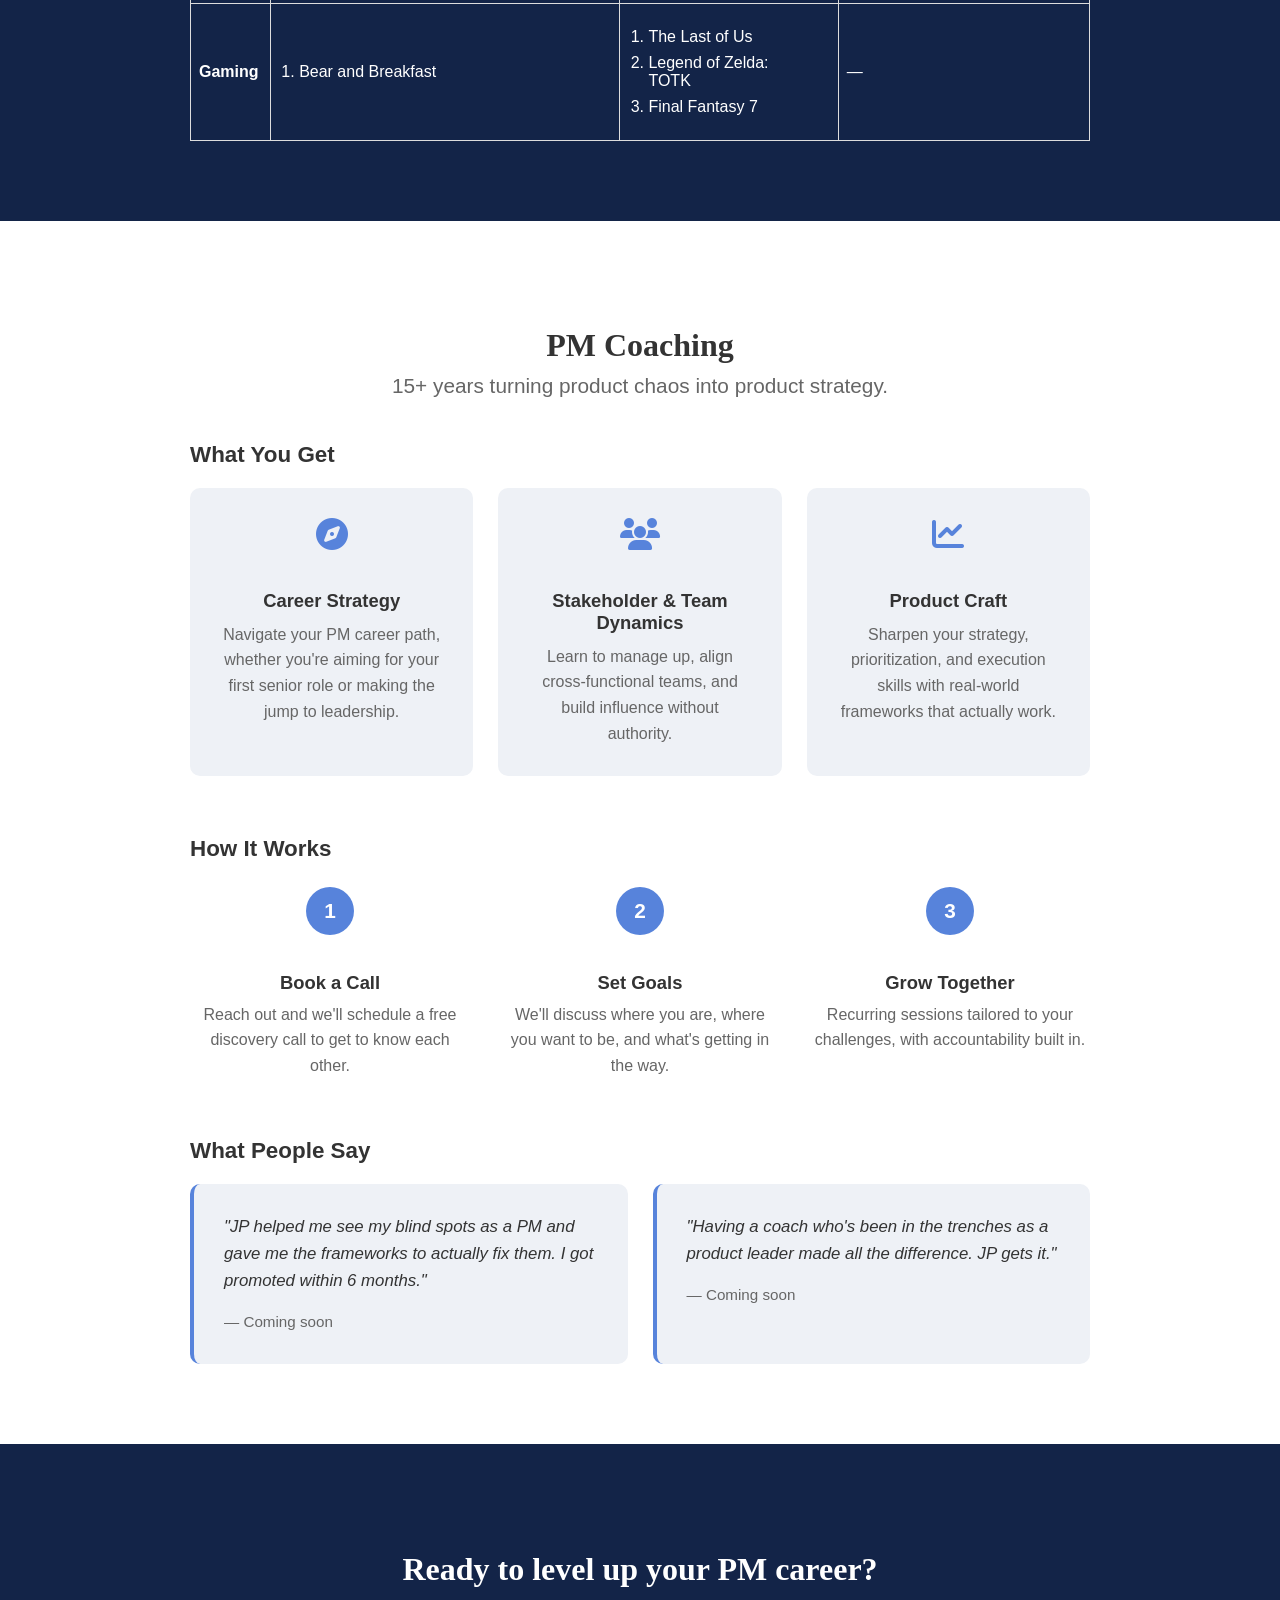
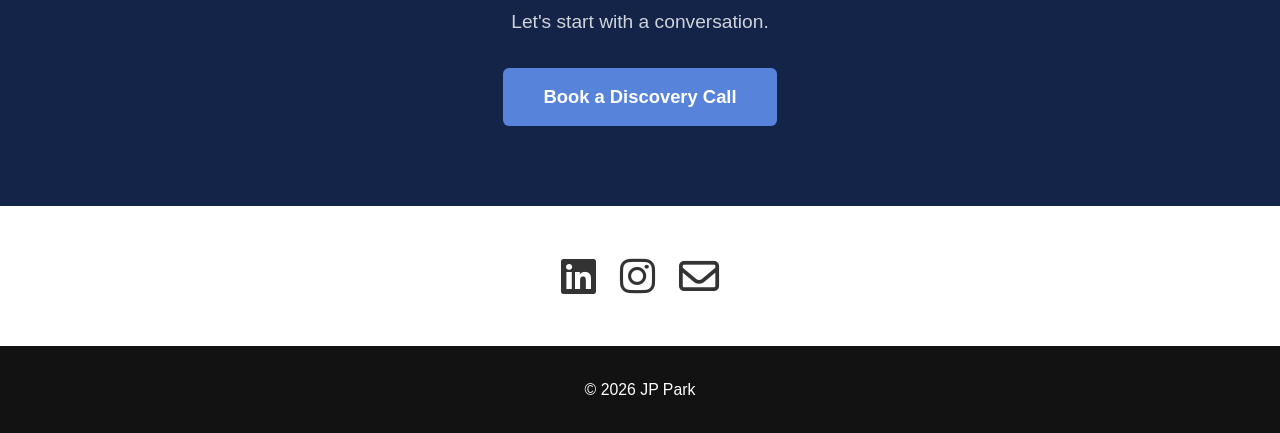
==== commit f1e6a3c7: "Restructure site as dual-path: personal + PM coaching Redesign the site around two paths visitors ca" ====
--- a/index.html
+++ b/index.html
@@ -3,13 +3,13 @@
 <head>
     <meta charset="UTF-8">
     <meta name="viewport" content="width=device-width, initial-scale=1.0">
-    <meta name="description" content="JP Park - VP, Product at Setpoint. Consultant, startup advisor, and product management mentor with 15+ years of experience.">
+    <meta name="description" content="JP Park - VP, Product at Setpoint. PM coach, consultant, and startup advisor with 15+ years of product leadership experience.">
     <meta name="author" content="JP Park">
     <link rel="canonical" href="https://jptkp325.github.io/">
 
     <!-- Open Graph -->
-    <meta property="og:title" content="JP Park - Product Person">
-    <meta property="og:description" content="VP, Product at Setpoint. Consultant, startup advisor, and PM mentor with 15+ years of experience.">
+    <meta property="og:title" content="JP Park - Product Leader &amp; PM Coach">
+    <meta property="og:description" content="VP, Product at Setpoint. PM coach, consultant, and startup advisor with 15+ years of product leadership experience.">
     <meta property="og:image" content="https://jptkp325.github.io/images/jppark-800.png">
     <meta property="og:url" content="https://jptkp325.github.io/">
     <meta property="og:type" content="website">
@@ -20,7 +20,7 @@
     <link rel="stylesheet" href="styles.css">
     <link rel="stylesheet" href="https://cdnjs.cloudflare.com/ajax/libs/font-awesome/6.5.1/css/all.min.css">
 
-    <title>Hey, nice to meet you. I'm JP.</title>
+    <title>JP Park - Product Leader &amp; PM Coach</title>
 </head>
 <body>
 
@@ -28,7 +28,8 @@
     <nav class="top-nav" aria-label="Main navigation">
         <span class="left-text"><a href="#intro">JP</a></span>
         <ul class="right-menu">
-            <li><a href="#status">Status</a></li>
+            <li><a href="#about">About</a></li>
+            <li><a href="#coaching">Coaching</a></li>
             <li><a href="#contact">Contact</a></li>
         </ul>
         <i class="mobile-menu-icon fas fa-bars"
@@ -38,8 +39,8 @@
            aria-expanded="false"></i>
     </nav>
 
-    <!-- Header Section -->
-    <header id="intro" class="fade-in-section fade-out-section">
+    <!-- Hero Section -->
+    <header id="intro" class="fade-in-section">
         <div class="header-content">
             <picture>
                 <source
@@ -57,32 +58,38 @@
                     loading="eager">
             </picture>
             <div class="header-text">
-                <h1>Hey, nice to meet you. I'm JP.</h1>
-                <p class="intro-title">Product Person | Contradiction</p>
+                <h1>Hey, I'm JP.</h1>
+                <p class="intro-title">Product leader. Coach. Human.</p>
                 <div class="cta-buttons">
-                    <a href="mailto:jason.phillip.park@gmail.com" class="cta-button">Let's talk</a>
+                    <a href="#about" class="cta-button">Get to Know Me</a>
+                    <a href="#coaching" class="cta-button cta-button-alt">PM Coaching</a>
                 </div>
             </div>
         </div>
     </header>
 
-    <!-- Status Section -->
-    <section id="status" class="fade-in-section fade-out-section">
-        <h2><u>Latest Status</u><br>(As of 2/15/26)</h2>
+    <!-- About Section (Personal Path) -->
+    <section id="about" class="fade-in-section">
         <div class="section-content">
-            <h2>Professional</h2>
-                <p class="status-description">Currently the <b>VP, Product</b> at Setpoint leading all product development for their core product offering.</p>
-                <p class="status-description">Additionally, I provide services as a <b>Consultant and Startup Advisor</b> and I mentor PMs as much as I can to pay-it-forward from my 15+ years in Product Management and Technology.</p>
-            <h2>Personal</h2>
-                <h3>Training</h3>
-                <p class="status-description">Active member of the Brooklyn Zoo Crew training for the next battle.
-                    <a href="https://youtu.be/nWrESJYIhdg?si=kfwnCgc4hvgau-XH&t=272" target="_blank" rel="noopener noreferrer">(recent 1)</a>
-                    <a href="https://youtu.be/HGGp2xK_YZc?si=mZz1VGIxEp97N7sO" target="_blank" rel="noopener noreferrer">(recent 2)</a>
-                </p>
-                <p class="status-description">Aspiring cyclist building up the courage to tackle a century ride.</p>
-                <hr class="divider">
+            <h2 class="section-heading">About Me</h2>
+            <div class="about-grid">
+                <div class="about-block">
+                    <h3>What I Do</h3>
+                    <p>I'm the <b>VP, Product</b> at Setpoint, leading all product development for their core product offering. I also provide services as a <b>Consultant and Startup Advisor</b>, and I coach PMs to pay it forward from my 15+ years in Product Management and Technology.</p>
+                </div>
+                <div class="about-block">
+                    <h3>Who I Am</h3>
+                    <p>Active member of the Brooklyn Zoo Crew, training for the next battle.
+                        <a href="https://youtu.be/nWrESJYIhdg?si=kfwnCgc4hvgau-XH&t=272" target="_blank" rel="noopener noreferrer">(recent 1)</a>
+                        <a href="https://youtu.be/HGGp2xK_YZc?si=mZz1VGIxEp97N7sO" target="_blank" rel="noopener noreferrer">(recent 2)</a>
+                    </p>
+                    <p>Aspiring cyclist building up the courage to tackle a century ride.</p>
+                </div>
+            </div>
+
+            <div class="content-backlog">
                 <h3>Content Backlog</h3>
-                <p>Here's a snapshot of the content I'm consuming: </p>
+                <p>Here's a snapshot of the content I'm consuming:</p>
                 <div class="table-container">
                     <table>
                         <thead>
@@ -134,11 +141,85 @@
                         </tbody>
                     </table>
                 </div>
+            </div>
+        </div>
+    </section>
+
+    <!-- Coaching Section (Business Path) -->
+    <section id="coaching" class="fade-in-section">
+        <div class="section-content">
+            <h2 class="section-heading">PM Coaching</h2>
+            <p class="coaching-tagline">15+ years turning product chaos into product strategy.</p>
+
+            <div class="coaching-offer">
+                <h3>What You Get</h3>
+                <div class="offer-cards">
+                    <div class="offer-card">
+                        <i class="fa-solid fa-compass" aria-hidden="true"></i>
+                        <h4>Career Strategy</h4>
+                        <p>Navigate your PM career path, whether you're aiming for your first senior role or making the jump to leadership.</p>
+                    </div>
+                    <div class="offer-card">
+                        <i class="fa-solid fa-users" aria-hidden="true"></i>
+                        <h4>Stakeholder &amp; Team Dynamics</h4>
+                        <p>Learn to manage up, align cross-functional teams, and build influence without authority.</p>
+                    </div>
+                    <div class="offer-card">
+                        <i class="fa-solid fa-chart-line" aria-hidden="true"></i>
+                        <h4>Product Craft</h4>
+                        <p>Sharpen your strategy, prioritization, and execution skills with real-world frameworks that actually work.</p>
+                    </div>
+                </div>
+            </div>
+
+            <div class="how-it-works">
+                <h3>How It Works</h3>
+                <div class="steps">
+                    <div class="step">
+                        <span class="step-number">1</span>
+                        <h4>Book a Call</h4>
+                        <p>Reach out and we'll schedule a free discovery call to get to know each other.</p>
+                    </div>
+                    <div class="step">
+                        <span class="step-number">2</span>
+                        <h4>Set Goals</h4>
+                        <p>We'll discuss where you are, where you want to be, and what's getting in the way.</p>
+                    </div>
+                    <div class="step">
+                        <span class="step-number">3</span>
+                        <h4>Grow Together</h4>
+                        <p>Recurring sessions tailored to your challenges, with accountability built in.</p>
+                    </div>
+                </div>
+            </div>
+
+            <div class="testimonials">
+                <h3>What People Say</h3>
+                <div class="testimonial-cards">
+                    <div class="testimonial-card">
+                        <p class="testimonial-quote">"JP helped me see my blind spots as a PM and gave me the frameworks to actually fix them. I got promoted within 6 months."</p>
+                        <p class="testimonial-author">&mdash; Coming soon</p>
+                    </div>
+                    <div class="testimonial-card">
+                        <p class="testimonial-quote">"Having a coach who's been in the trenches as a product leader made all the difference. JP gets it."</p>
+                        <p class="testimonial-author">&mdash; Coming soon</p>
+                    </div>
+                </div>
+            </div>
+        </div>
+    </section>
+
+    <!-- Final CTA Section -->
+    <section id="cta" class="fade-in-section">
+        <div class="final-cta">
+            <h2>Ready to level up your PM career?</h2>
+            <p>Let's start with a conversation.</p>
+            <a href="mailto:jason.phillip.park@gmail.com" class="cta-button">Book a Discovery Call</a>
         </div>
     </section>
 
     <!-- Contact Section -->
-    <section id="contact" class="fade-in-section fade-out-section">
+    <section id="contact" class="fade-in-section">
         <div class="contact-icons">
             <a href="https://www.linkedin.com/in/jppark" target="_blank" rel="noopener noreferrer" aria-label="JP Park on LinkedIn"><i class="fa-brands fa-linkedin" aria-hidden="true"></i></a>
             <a href="https://www.instagram.com/stereotyke" target="_blank" rel="noopener noreferrer" aria-label="JP Park on Instagram"><i class="fa-brands fa-instagram" aria-hidden="true"></i></a>
--- a/styles.css
+++ b/styles.css
@@ -1,17 +1,21 @@
 /* Color Palette */
 :root {
     --color-bg-dark: #121212;
-    --color-bg-status: #132448;
-    --color-bg-header: #f5f5f5;
-    --color-bg-contact: #fff;
+    --color-bg-navy: #132448;
+    --color-bg-light: #f5f5f5;
+    --color-bg-white: #fff;
+    --color-bg-subtle: #eef1f6;
     --color-text-light: #fff;
     --color-text-dark: #333;
+    --color-text-muted: #666;
     --color-accent-blue: #5783db;
     --color-accent-hover: #e34200;
     --color-accent-cyan: #00ccff;
     --color-table-header: #f2f2f2;
     --color-border: #ddd;
     --color-divider: #fff;
+    --color-card-bg: rgba(255, 255, 255, 0.08);
+    --color-card-border: rgba(255, 255, 255, 0.15);
     --focus-outline: 2px solid var(--color-accent-cyan);
     --focus-outline-offset: 2px;
 }
@@ -29,7 +33,8 @@
 }
 
 p {
-    font-size: 1.2em;
+    font-size: 1.1em;
+    line-height: 1.6;
 }
 
 /* Focus-visible styles for accessibility */
@@ -59,8 +64,9 @@
     color: var(--color-text-light);
     text-decoration: none;
     font-weight: bold;
-    font-size: 1.2em;
-}
+    font-size: 1.1em;
+}
+
 .left-text {
     padding: 15px;
 }
@@ -80,17 +86,16 @@
     display: none;
 }
 
-
-/* Header Styles */
+/* Header / Hero Styles */
 header {
     font-family: 'Palatino', serif;
-    background-color: var(--color-bg-header);
+    background-color: var(--color-bg-light);
     color: var(--color-text-dark);
     display: flex;
     align-items: center;
     justify-content: center;
     text-align: center;
-    min-height: 70vh;
+    min-height: 90vh;
     padding-top: 60px;
 }
 
@@ -100,7 +105,7 @@
     justify-content: center;
     text-align: center;
     max-width: 1000px;
-    padding: 20px;
+    padding: 40px 20px;
 }
 
 picture {
@@ -108,51 +113,118 @@
 }
 
 .profile-photo {
-    width: 50%;
-    max-width: 500px;
+    width: 40%;
+    max-width: 400px;
     height: auto;
-    margin-right: 50px;
+    margin-right: 60px;
+    border-radius: 12px;
 }
 
 .header-text {
     flex-grow: 1;
 }
 
+.header-text h1 {
+    font-size: 2.5em;
+    margin-bottom: 0;
+}
+
 .intro-title {
-    font-size: 1.5em;
+    font-size: 1.4em;
+    color: var(--color-text-muted);
+    margin-top: 8px;
 }
 
 .cta-buttons {
-    margin-top: 20px;
+    margin-top: 30px;
+    display: flex;
+    gap: 15px;
+    justify-content: center;
+    flex-wrap: wrap;
 }
 
 .cta-button {
     display: inline-block;
-    padding: 20px 40px;
-    margin-right: 10px;
+    padding: 16px 32px;
     background-color: var(--color-accent-blue);
     color: var(--color-text-light);
     text-decoration: none;
-    border-radius: 5px;
-    transition: background-color 0.3s ease;
-    font-size: 1.25em;
+    border-radius: 6px;
+    transition: background-color 0.3s ease, transform 0.2s ease;
+    font-size: 1.1em;
+    font-weight: bold;
 }
 
 .cta-button:hover {
     background-color: var(--color-accent-hover);
-}
-
-/* Status Section Styles */
-#status {
-    min-height: 80vh;
-    text-align: center;
+    transform: translateY(-1px);
+}
+
+.cta-button-alt {
+    background-color: transparent;
+    color: var(--color-accent-blue);
+    border: 2px solid var(--color-accent-blue);
+}
+
+.cta-button-alt:hover {
+    background-color: var(--color-accent-blue);
+    color: var(--color-text-light);
+}
+
+/* Section Shared Styles */
+.section-heading {
+    font-family: 'Palatino', serif;
+    font-size: 2em;
+    margin-bottom: 10px;
+}
+
+.section-content {
+    max-width: 900px;
+    width: 100%;
+    text-align: left;
+}
+
+/* About Section */
+#about {
+    background-color: var(--color-bg-navy);
+    color: var(--color-text-light);
     display: flex;
     flex-direction: column;
     align-items: center;
-    justify-content: center;
-    color: var(--color-text-light);
-    padding: 30px 50px;
-    background-color: var(--color-bg-status);
+    padding: 80px 50px;
+}
+
+#about .section-heading {
+    text-align: center;
+    width: 100%;
+}
+
+#about a {
+    color: var(--color-accent-cyan);
+}
+
+.about-grid {
+    display: grid;
+    grid-template-columns: 1fr 1fr;
+    gap: 40px;
+    margin-top: 20px;
+}
+
+.about-block h3 {
+    font-size: 1.3em;
+    margin-bottom: 10px;
+    color: var(--color-accent-cyan);
+}
+
+.content-backlog {
+    margin-top: 50px;
+    padding-top: 40px;
+    border-top: 1px solid rgba(255, 255, 255, 0.2);
+}
+
+.content-backlog h3 {
+    font-size: 1.3em;
+    color: var(--color-accent-cyan);
 }
 
 .table-container {
@@ -167,7 +239,7 @@
 
 th, td {
     border: 1px solid var(--color-border);
-    padding: 5px;
+    padding: 8px;
     text-align: left;
 }
 
@@ -189,58 +261,221 @@
 }
 
 li {
+    margin-bottom: 8px;
+}
+
+/* Coaching Section */
+#coaching {
+    background-color: var(--color-bg-white);
+    color: var(--color-text-dark);
+    display: flex;
+    flex-direction: column;
+    align-items: center;
+    padding: 80px 50px;
+}
+
+#coaching .section-heading {
+    text-align: center;
+    width: 100%;
+}
+
+.coaching-tagline {
+    text-align: center;
+    font-size: 1.3em;
+    color: var(--color-text-muted);
+    margin-top: -5px;
+    margin-bottom: 40px;
+}
+
+.coaching-offer {
+    margin-bottom: 60px;
+}
+
+.coaching-offer h3 {
+    font-size: 1.4em;
+    margin-bottom: 20px;
+}
+
+.offer-cards {
+    display: grid;
+    grid-template-columns: repeat(3, 1fr);
+    gap: 25px;
+}
+
+.offer-card {
+    background-color: var(--color-bg-subtle);
+    padding: 30px;
+    border-radius: 10px;
+    text-align: center;
+}
+
+.offer-card i {
+    font-size: 2em;
+    color: var(--color-accent-blue);
+    margin-bottom: 15px;
+}
+
+.offer-card h4 {
+    font-size: 1.15em;
     margin-bottom: 10px;
 }
 
-.section-content {
-    max-width: 1000px;
-    width: 100%;
-    text-align: left;
-}
-
-.section-content p {
-    margin-left: 20px;
-}
-
-.divider {
-    border: 1px solid var(--color-divider);
-    margin: 30px 50px;
-}
-
-/* Contact Section Styles */
+.offer-card p {
+    font-size: 1em;
+    color: var(--color-text-muted);
+    margin: 0;
+}
+
+/* How It Works */
+.how-it-works {
+    margin-bottom: 60px;
+}
+
+.how-it-works h3 {
+    font-size: 1.4em;
+    margin-bottom: 25px;
+}
+
+.steps {
+    display: grid;
+    grid-template-columns: repeat(3, 1fr);
+    gap: 30px;
+}
+
+.step {
+    text-align: center;
+}
+
+.step-number {
+    display: inline-flex;
+    align-items: center;
+    justify-content: center;
+    width: 48px;
+    height: 48px;
+    border-radius: 50%;
+    background-color: var(--color-accent-blue);
+    color: var(--color-text-light);
+    font-size: 1.3em;
+    font-weight: bold;
+    margin-bottom: 12px;
+}
+
+.step h4 {
+    font-size: 1.15em;
+    margin-bottom: 8px;
+}
+
+.step p {
+    font-size: 1em;
+    color: var(--color-text-muted);
+    margin: 0;
+}
+
+/* Testimonials */
+.testimonials h3 {
+    font-size: 1.4em;
+    margin-bottom: 20px;
+}
+
+.testimonial-cards {
+    display: grid;
+    grid-template-columns: 1fr 1fr;
+    gap: 25px;
+}
+
+.testimonial-card {
+    background-color: var(--color-bg-subtle);
+    padding: 30px;
+    border-radius: 10px;
+    border-left: 4px solid var(--color-accent-blue);
+}
+
+.testimonial-quote {
+    font-style: italic;
+    font-size: 1.05em;
+    line-height: 1.6;
+    margin: 0 0 15px 0;
+}
+
+.testimonial-author {
+    font-size: 0.95em;
+    color: var(--color-text-muted);
+    margin: 0;
+}
+
+/* Final CTA Section */
+#cta {
+    background-color: var(--color-bg-navy);
+    color: var(--color-text-light);
+    text-align: center;
+    padding: 80px 50px;
+}
+
+.final-cta {
+    max-width: 600px;
+    margin: 0 auto;
+}
+
+.final-cta h2 {
+    font-family: 'Palatino', serif;
+    font-size: 2em;
+    margin-bottom: 10px;
+}
+
+.final-cta p {
+    font-size: 1.2em;
+    margin-bottom: 30px;
+    color: rgba(255, 255, 255, 0.8);
+}
+
+.final-cta .cta-button {
+    font-size: 1.15em;
+    padding: 18px 40px;
+}
+
+/* Contact Section */
 #contact {
-    background-color: var(--color-bg-contact);
-    min-height: 15vh;
+    background-color: var(--color-bg-white);
+    min-height: auto;
+    padding: 40px 20px;
     display: flex;
     justify-content: center;
     align-items: center;
 }
 
 .contact-icons {
-    margin: 20px;
-    text-align: center;
+    margin: 0;
+    text-align: center;
+}
+
+.contact-icons a {
+    color: var(--color-text-dark);
+    transition: color 0.2s ease;
+}
+
+.contact-icons a:hover {
+    color: var(--color-accent-blue);
 }
 
 .contact-icons i {
-    font-size: 3em;
-    padding: 5px;
-    border-radius: 50%;
+    font-size: 2.5em;
+    padding: 10px;
 }
 
 /* Footer Styles */
 footer {
     text-align: center;
-    padding: 5px;
-    color: var(--color-text-light);
-    font-size: 1em;
-}
-
-.fade-in-section, .fade-out-section {
+    padding: 15px;
+    color: var(--color-text-light);
+    font-size: 0.9em;
+}
+
+/* Animations */
+.fade-in-section {
     opacity: 0;
     transform: translateY(20px);
-    transition: opacity 0.5s ease, transform 0.5s ease;
-}
-
+    transition: opacity 0.6s ease, transform 0.6s ease;
+}
 
 /* Tablet breakpoint */
 @media screen and (max-width: 768px) {
@@ -249,18 +484,42 @@
     }
 
     .profile-photo {
-        width: 60%;
+        width: 50%;
         max-width: none;
         margin-right: 0;
         margin-bottom: 20px;
     }
 
+    .header-text h1 {
+        font-size: 2em;
+    }
+
     .intro-title {
-        font-size: 1.3em;
-    }
-
-    #status {
-        padding: 25px 40px;
+        font-size: 1.2em;
+    }
+
+    .about-grid {
+        grid-template-columns: 1fr;
+        gap: 20px;
+    }
+
+    .offer-cards {
+        grid-template-columns: 1fr;
+        gap: 20px;
+    }
+
+    .steps {
+        grid-template-columns: 1fr;
+        gap: 25px;
+    }
+
+    .testimonial-cards {
+        grid-template-columns: 1fr;
+        gap: 20px;
+    }
+
+    #about, #coaching, #cta {
+        padding: 60px 30px;
     }
 
     table {
@@ -271,11 +530,19 @@
 /* Mobile breakpoint */
 @media screen and (max-width: 600px) {
     .profile-photo {
-        width: 70%;
+        width: 60%;
+    }
+
+    .header-text h1 {
+        font-size: 1.8em;
     }
 
     .intro-title {
-        font-size: 1.2em;
+        font-size: 1.1em;
+    }
+
+    .section-heading {
+        font-size: 1.6em;
     }
 
     .top-nav .right-menu {
@@ -304,25 +571,29 @@
         cursor: pointer;
     }
 
-    #status {
-        padding: 20px 40px;
+    #about, #coaching, #cta {
+        padding: 50px 20px;
+    }
+
+    .cta-buttons {
+        flex-direction: column;
+        align-items: center;
+    }
+
+    .final-cta h2 {
+        font-size: 1.6em;
     }
 
     #contact {
-        min-height: 10vh;
-    }
-
-    .contact-icons {
-        margin: 20px;
+        padding: 30px 20px;
     }
 
     .contact-icons i {
         font-size: 2em;
-        padding: 10px;
-        border-radius: 50%;
+        padding: 8px;
     }
 
     footer {
         font-size: 0.75em;
     }
-}+}
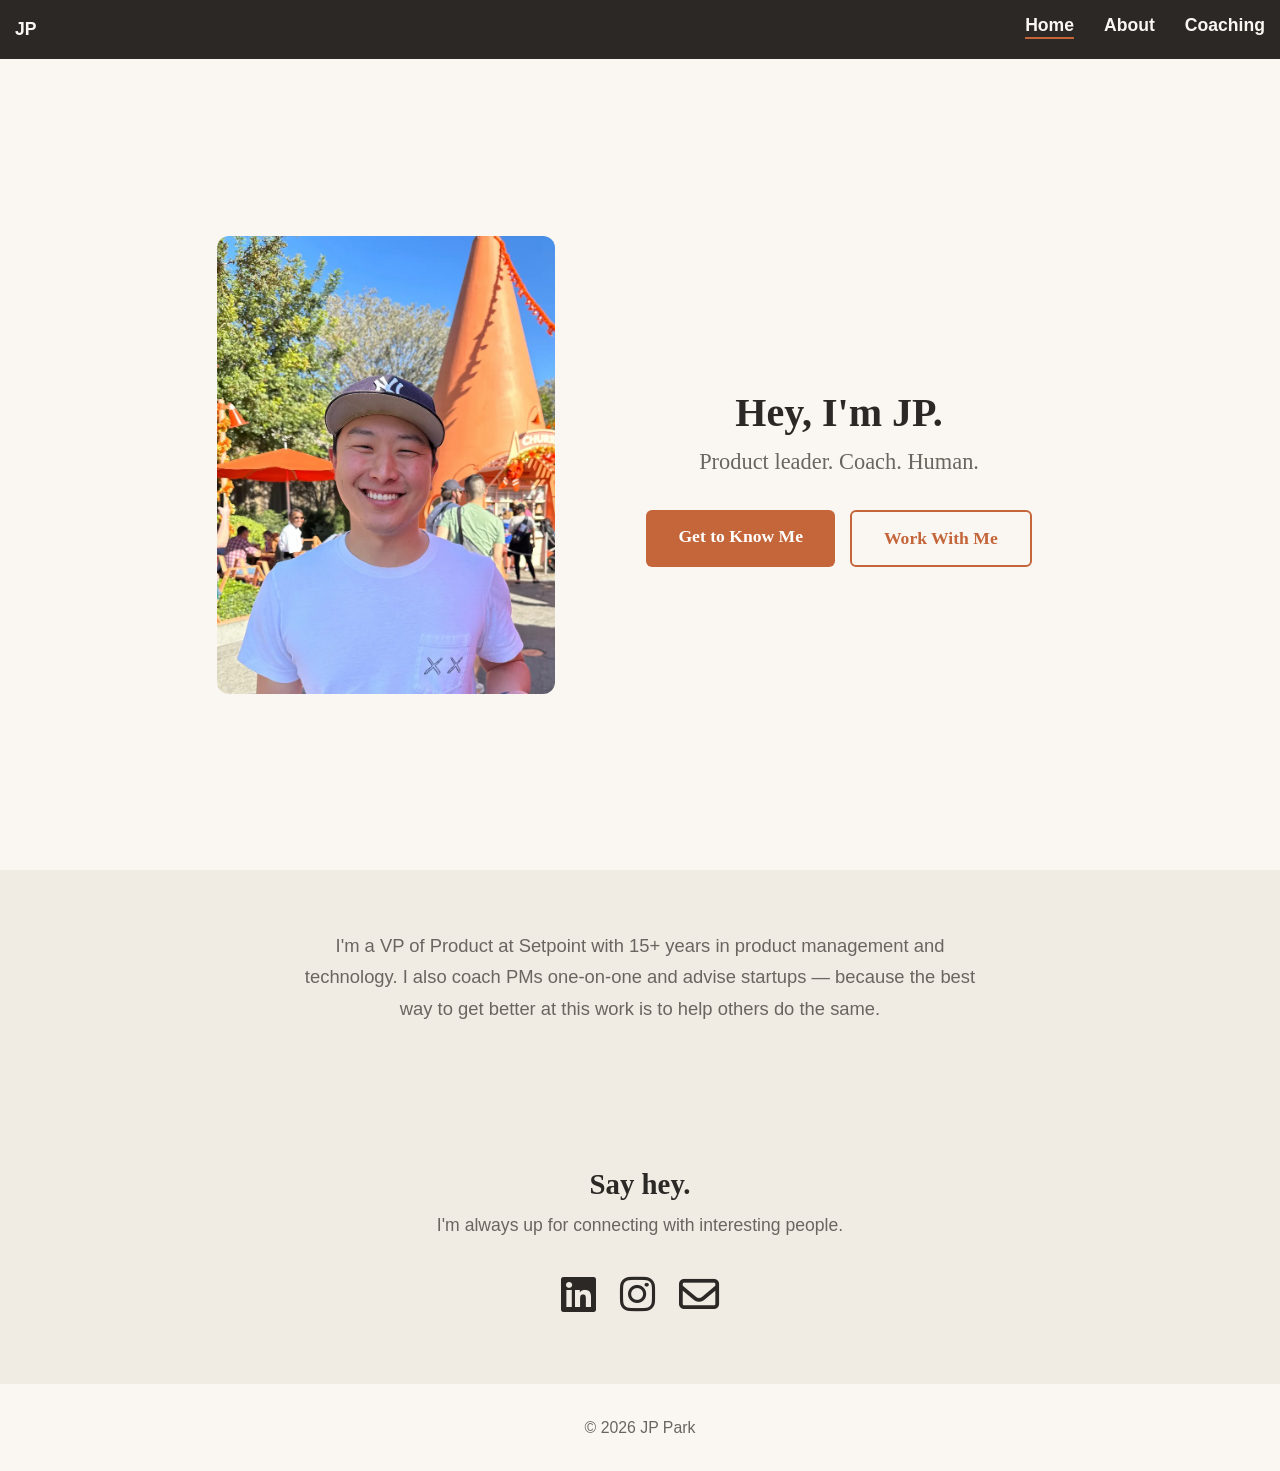
==== commit 7c7a26c4: "Redesign site: multi-page layout, Warm Clay palette, conversational coaching Split single-page scrol" ====
--- a/index.html
+++ b/index.html
@@ -22,15 +22,15 @@
 
     <title>JP Park - Product Leader &amp; PM Coach</title>
 </head>
-<body>
+<body class="page-home">
 
     <!-- Top Nav -->
     <nav class="top-nav" aria-label="Main navigation">
-        <span class="left-text"><a href="#intro">JP</a></span>
+        <span class="left-text"><a href="/">JP</a></span>
         <ul class="right-menu">
-            <li><a href="#about">About</a></li>
-            <li><a href="#coaching">Coaching</a></li>
-            <li><a href="#contact">Contact</a></li>
+            <li><a href="/">Home</a></li>
+            <li><a href="/about.html">About</a></li>
+            <li><a href="/coaching.html">Coaching</a></li>
         </ul>
         <i class="mobile-menu-icon fas fa-bars"
            role="button"
@@ -40,7 +40,7 @@
     </nav>
 
     <!-- Hero Section -->
-    <header id="intro" class="fade-in-section">
+    <header class="fade-in-section">
         <div class="header-content">
             <picture>
                 <source
@@ -61,165 +61,24 @@
                 <h1>Hey, I'm JP.</h1>
                 <p class="intro-title">Product leader. Coach. Human.</p>
                 <div class="cta-buttons">
-                    <a href="#about" class="cta-button">Get to Know Me</a>
-                    <a href="#coaching" class="cta-button cta-button-alt">PM Coaching</a>
+                    <a href="/about.html" class="cta-button">Get to Know Me</a>
+                    <a href="/coaching.html" class="cta-button cta-button-alt">Work With Me</a>
                 </div>
             </div>
         </div>
     </header>
 
-    <!-- About Section (Personal Path) -->
-    <section id="about" class="fade-in-section">
+    <!-- Snapshot -->
+    <section class="home-snapshot fade-in-section">
         <div class="section-content">
-            <h2 class="section-heading">About Me</h2>
-            <div class="about-grid">
-                <div class="about-block">
-                    <h3>What I Do</h3>
-                    <p>I'm the <b>VP, Product</b> at Setpoint, leading all product development for their core product offering. I also provide services as a <b>Consultant and Startup Advisor</b>, and I coach PMs to pay it forward from my 15+ years in Product Management and Technology.</p>
-                </div>
-                <div class="about-block">
-                    <h3>Who I Am</h3>
-                    <p>Active member of the Brooklyn Zoo Crew, training for the next battle.
-                        <a href="https://youtu.be/nWrESJYIhdg?si=kfwnCgc4hvgau-XH&t=272" target="_blank" rel="noopener noreferrer">(recent 1)</a>
-                        <a href="https://youtu.be/HGGp2xK_YZc?si=mZz1VGIxEp97N7sO" target="_blank" rel="noopener noreferrer">(recent 2)</a>
-                    </p>
-                    <p>Aspiring cyclist building up the courage to tackle a century ride.</p>
-                </div>
-            </div>
-
-            <div class="content-backlog">
-                <h3>Content Backlog</h3>
-                <p>Here's a snapshot of the content I'm consuming:</p>
-                <div class="table-container">
-                    <table>
-                        <thead>
-                            <tr>
-                                <th scope="col"></th>
-                                <th scope="col">To Do</th>
-                                <th scope="col">In Progress</th>
-                                <th scope="col">Done</th>
-                            </tr>
-                        </thead>
-                        <tbody>
-                            <tr>
-                                <th scope="row">Reading</th>
-                                <td class="table-content">
-                                    <ol class="table-description">
-                                        <li>Loving Sports When They Don't Love You Back by Kavitha Davidson</li>
-                                        <li>Plays Well With Others by Eric Barker</li>
-                                    </ol>
-                                </td>
-                                <td class="table-content">
-                                    <ol class="table-description">
-                                        <li>Social Chemistry by Marissa King</li>
-                                    </ol>
-                                </td>
-                                <td class="table-content">
-                                    <ol class="table-description">
-                                        <li>The Art of Community by Charles H. Vogl</li>
-                                    </ol>
-                                </td>
-                            </tr>
-                            <tr>
-                                <th scope="row">Gaming</th>
-                                <td class="table-content">
-                                    <ol class="table-description">
-                                        <li>Bear and Breakfast</li>
-                                    </ol>
-                                </td>
-                                <td class="table-content">
-                                    <ol class="table-description">
-                                        <li>The Last of Us</li>
-                                        <li>Legend of Zelda: TOTK</li>
-                                        <li>Final Fantasy 7</li>
-                                    </ol>
-                                </td>
-                                <td class="table-content">
-                                    <span class="table-description">&mdash;</span>
-                                </td>
-                            </tr>
-                        </tbody>
-                    </table>
-                </div>
-            </div>
+            <p>I'm a VP of Product at Setpoint with 15+ years in product management and technology. I also coach PMs one-on-one and advise startups &mdash; because the best way to get better at this work is to help others do the same.</p>
         </div>
     </section>
 
-    <!-- Coaching Section (Business Path) -->
-    <section id="coaching" class="fade-in-section">
-        <div class="section-content">
-            <h2 class="section-heading">PM Coaching</h2>
-            <p class="coaching-tagline">15+ years turning product chaos into product strategy.</p>
-
-            <div class="coaching-offer">
-                <h3>What You Get</h3>
-                <div class="offer-cards">
-                    <div class="offer-card">
-                        <i class="fa-solid fa-compass" aria-hidden="true"></i>
-                        <h4>Career Strategy</h4>
-                        <p>Navigate your PM career path, whether you're aiming for your first senior role or making the jump to leadership.</p>
-                    </div>
-                    <div class="offer-card">
-                        <i class="fa-solid fa-users" aria-hidden="true"></i>
-                        <h4>Stakeholder &amp; Team Dynamics</h4>
-                        <p>Learn to manage up, align cross-functional teams, and build influence without authority.</p>
-                    </div>
-                    <div class="offer-card">
-                        <i class="fa-solid fa-chart-line" aria-hidden="true"></i>
-                        <h4>Product Craft</h4>
-                        <p>Sharpen your strategy, prioritization, and execution skills with real-world frameworks that actually work.</p>
-                    </div>
-                </div>
-            </div>
-
-            <div class="how-it-works">
-                <h3>How It Works</h3>
-                <div class="steps">
-                    <div class="step">
-                        <span class="step-number">1</span>
-                        <h4>Book a Call</h4>
-                        <p>Reach out and we'll schedule a free discovery call to get to know each other.</p>
-                    </div>
-                    <div class="step">
-                        <span class="step-number">2</span>
-                        <h4>Set Goals</h4>
-                        <p>We'll discuss where you are, where you want to be, and what's getting in the way.</p>
-                    </div>
-                    <div class="step">
-                        <span class="step-number">3</span>
-                        <h4>Grow Together</h4>
-                        <p>Recurring sessions tailored to your challenges, with accountability built in.</p>
-                    </div>
-                </div>
-            </div>
-
-            <div class="testimonials">
-                <h3>What People Say</h3>
-                <div class="testimonial-cards">
-                    <div class="testimonial-card">
-                        <p class="testimonial-quote">"JP helped me see my blind spots as a PM and gave me the frameworks to actually fix them. I got promoted within 6 months."</p>
-                        <p class="testimonial-author">&mdash; Coming soon</p>
-                    </div>
-                    <div class="testimonial-card">
-                        <p class="testimonial-quote">"Having a coach who's been in the trenches as a product leader made all the difference. JP gets it."</p>
-                        <p class="testimonial-author">&mdash; Coming soon</p>
-                    </div>
-                </div>
-            </div>
-        </div>
-    </section>
-
-    <!-- Final CTA Section -->
-    <section id="cta" class="fade-in-section">
-        <div class="final-cta">
-            <h2>Ready to level up your PM career?</h2>
-            <p>Let's start with a conversation.</p>
-            <a href="mailto:jason.phillip.park@gmail.com" class="cta-button">Book a Discovery Call</a>
-        </div>
-    </section>
-
-    <!-- Contact Section -->
-    <section id="contact" class="fade-in-section">
+    <!-- Contact Footer (Personal) -->
+    <section class="contact-footer contact-personal fade-in-section">
+        <h2>Say hey.</h2>
+        <p>I'm always up for connecting with interesting people.</p>
         <div class="contact-icons">
             <a href="https://www.linkedin.com/in/jppark" target="_blank" rel="noopener noreferrer" aria-label="JP Park on LinkedIn"><i class="fa-brands fa-linkedin" aria-hidden="true"></i></a>
             <a href="https://www.instagram.com/stereotyke" target="_blank" rel="noopener noreferrer" aria-label="JP Park on Instagram"><i class="fa-brands fa-instagram" aria-hidden="true"></i></a>
@@ -227,12 +86,11 @@
         </div>
     </section>
 
-    <!-- Footer Section -->
+    <!-- Footer -->
     <footer>
         <p class="footer-text">&copy; 2026 JP Park</p>
     </footer>
 
-    <!-- Scripts -->
     <script src="scripts.js"></script>
 </body>
 </html>
--- a/styles.css
+++ b/styles.css
@@ -1,22 +1,18 @@
-/* Color Palette */
+/* Color Palette: Warm Clay */
 :root {
-    --color-bg-dark: #121212;
-    --color-bg-navy: #132448;
-    --color-bg-light: #f5f5f5;
-    --color-bg-white: #fff;
-    --color-bg-subtle: #eef1f6;
-    --color-text-light: #fff;
-    --color-text-dark: #333;
-    --color-text-muted: #666;
-    --color-accent-blue: #5783db;
-    --color-accent-hover: #e34200;
-    --color-accent-cyan: #00ccff;
-    --color-table-header: #f2f2f2;
-    --color-border: #ddd;
-    --color-divider: #fff;
-    --color-card-bg: rgba(255, 255, 255, 0.08);
-    --color-card-border: rgba(255, 255, 255, 0.15);
-    --focus-outline: 2px solid var(--color-accent-cyan);
+    --color-bg-primary: #FAF7F2;
+    --color-bg-secondary: #F0EBE3;
+    --color-bg-dark: #2C2825;
+    --color-bg-white: #FFFFFF;
+    --color-text-primary: #2C2825;
+    --color-text-secondary: #6B6560;
+    --color-text-on-dark: #FAF7F2;
+    --color-accent-primary: #C4653A;
+    --color-accent-hover: #A8502B;
+    --color-accent-secondary: #5B7B6A;
+    --color-border: #D9D3CB;
+    --color-table-header: #F0EBE3;
+    --focus-outline: 2px solid var(--color-accent-primary);
     --focus-outline-offset: 2px;
 }
 
@@ -29,7 +25,8 @@
     font-family: 'Helvetica Neue', sans-serif;
     margin: 0;
     padding: 0;
-    background-color: var(--color-bg-dark);
+    background-color: var(--color-bg-primary);
+    color: var(--color-text-primary);
 }
 
 p {
@@ -49,7 +46,7 @@
 /* Top Nav Styles */
 .top-nav {
     background-color: var(--color-bg-dark);
-    color: var(--color-text-light);
+    color: var(--color-text-on-dark);
     display: flex;
     justify-content: space-between;
     align-items: center;
@@ -61,7 +58,7 @@
 }
 
 .top-nav a {
-    color: var(--color-text-light);
+    color: var(--color-text-on-dark);
     text-decoration: none;
     font-weight: bold;
     font-size: 1.1em;
@@ -82,6 +79,11 @@
     padding: 15px;
 }
 
+.top-nav .right-menu a.current {
+    border-bottom: 2px solid var(--color-accent-primary);
+    padding-bottom: 2px;
+}
+
 .top-nav .mobile-menu-icon {
     display: none;
 }
@@ -89,8 +91,8 @@
 /* Header / Hero Styles */
 header {
     font-family: 'Palatino', serif;
-    background-color: var(--color-bg-light);
-    color: var(--color-text-dark);
+    background-color: var(--color-bg-primary);
+    color: var(--color-text-primary);
     display: flex;
     align-items: center;
     justify-content: center;
@@ -131,7 +133,7 @@
 
 .intro-title {
     font-size: 1.4em;
-    color: var(--color-text-muted);
+    color: var(--color-text-secondary);
     margin-top: 8px;
 }
 
@@ -146,8 +148,8 @@
 .cta-button {
     display: inline-block;
     padding: 16px 32px;
-    background-color: var(--color-accent-blue);
-    color: var(--color-text-light);
+    background-color: var(--color-accent-primary);
+    color: var(--color-bg-white);
     text-decoration: none;
     border-radius: 6px;
     transition: background-color 0.3s ease, transform 0.2s ease;
@@ -162,13 +164,54 @@
 
 .cta-button-alt {
     background-color: transparent;
-    color: var(--color-accent-blue);
-    border: 2px solid var(--color-accent-blue);
+    color: var(--color-accent-primary);
+    border: 2px solid var(--color-accent-primary);
 }
 
 .cta-button-alt:hover {
-    background-color: var(--color-accent-blue);
-    color: var(--color-text-light);
+    background-color: var(--color-accent-primary);
+    color: var(--color-bg-white);
+}
+
+/* Home Snapshot Section */
+.home-snapshot {
+    background-color: var(--color-bg-secondary);
+    padding: 60px 50px;
+    display: flex;
+    justify-content: center;
+}
+
+.home-snapshot .section-content {
+    text-align: center;
+}
+
+.home-snapshot p {
+    font-size: 1.15em;
+    color: var(--color-text-secondary);
+    max-width: 680px;
+    margin: 0 auto;
+    line-height: 1.7;
+}
+
+/* Page Header (for About, Coaching subpages) */
+.page-header {
+    padding: 100px 50px 40px;
+    text-align: center;
+    background-color: var(--color-bg-primary);
+}
+
+.page-header h1 {
+    font-family: 'Palatino', serif;
+    font-size: 2.5em;
+    margin-bottom: 10px;
+}
+
+.page-header .page-intro {
+    font-size: 1.15em;
+    color: var(--color-text-secondary);
+    max-width: 600px;
+    margin: 0 auto;
+    line-height: 1.7;
 }
 
 /* Section Shared Styles */
@@ -185,22 +228,25 @@
 }
 
 /* About Section */
-#about {
-    background-color: var(--color-bg-navy);
-    color: var(--color-text-light);
+.about-section {
+    background-color: var(--color-bg-secondary);
     display: flex;
     flex-direction: column;
     align-items: center;
-    padding: 80px 50px;
-}
-
-#about .section-heading {
-    text-align: center;
+    padding: 60px 50px;
+}
+
+.about-section .section-heading {
+    text-align: left;
     width: 100%;
 }
 
-#about a {
-    color: var(--color-accent-cyan);
+.about-section a {
+    color: var(--color-accent-primary);
+}
+
+.about-section-alt {
+    background-color: var(--color-bg-primary);
 }
 
 .about-grid {
@@ -213,18 +259,25 @@
 .about-block h3 {
     font-size: 1.3em;
     margin-bottom: 10px;
-    color: var(--color-accent-cyan);
-}
-
+    color: var(--color-accent-secondary);
+}
+
+/* Content Backlog */
 .content-backlog {
-    margin-top: 50px;
-    padding-top: 40px;
-    border-top: 1px solid rgba(255, 255, 255, 0.2);
-}
-
-.content-backlog h3 {
-    font-size: 1.3em;
-    color: var(--color-accent-cyan);
+    background-color: var(--color-bg-primary);
+    display: flex;
+    flex-direction: column;
+    align-items: center;
+    padding: 60px 50px;
+}
+
+.content-backlog .section-content {
+    max-width: 900px;
+}
+
+.content-backlog .section-heading {
+    color: var(--color-text-primary);
+    text-align: left;
 }
 
 .table-container {
@@ -245,13 +298,13 @@
 
 th {
     background-color: var(--color-table-header);
-    color: var(--color-text-dark);
+    color: var(--color-text-primary);
     text-align: center;
 }
 
 tbody th {
     background-color: transparent;
-    color: var(--color-text-light);
+    color: var(--color-text-primary);
     text-align: left;
     font-weight: bold;
 }
@@ -264,210 +317,130 @@
     margin-bottom: 8px;
 }
 
-/* Coaching Section */
-#coaching {
-    background-color: var(--color-bg-white);
-    color: var(--color-text-dark);
-    display: flex;
-    flex-direction: column;
-    align-items: center;
-    padding: 80px 50px;
-}
-
-#coaching .section-heading {
-    text-align: center;
-    width: 100%;
-}
-
-.coaching-tagline {
-    text-align: center;
-    font-size: 1.3em;
-    color: var(--color-text-muted);
-    margin-top: -5px;
-    margin-bottom: 40px;
-}
-
-.coaching-offer {
-    margin-bottom: 60px;
-}
-
-.coaching-offer h3 {
-    font-size: 1.4em;
+/* Coaching Page: Narrative Sections */
+.coaching-philosophy,
+.coaching-experience {
+    max-width: 680px;
+    margin: 0 auto;
+    padding: 40px 50px;
+    font-family: 'Palatino', serif;
+    font-size: 1.15em;
+    line-height: 1.8;
+    color: var(--color-text-primary);
+}
+
+.coaching-philosophy p,
+.coaching-experience p {
+    margin-bottom: 1.2em;
+    font-size: 1em;
+}
+
+/* Coaching Areas: Soft List */
+.coaching-areas {
+    max-width: 680px;
+    margin: 0 auto;
+    padding: 30px 50px 40px;
+}
+
+.coaching-areas p.areas-intro {
+    font-size: 1.1em;
+    color: var(--color-text-secondary);
     margin-bottom: 20px;
 }
 
-.offer-cards {
-    display: grid;
-    grid-template-columns: repeat(3, 1fr);
-    gap: 25px;
-}
-
-.offer-card {
-    background-color: var(--color-bg-subtle);
-    padding: 30px;
-    border-radius: 10px;
-    text-align: center;
-}
-
-.offer-card i {
-    font-size: 2em;
-    color: var(--color-accent-blue);
-    margin-bottom: 15px;
-}
-
-.offer-card h4 {
-    font-size: 1.15em;
+.coaching-areas ul {
+    list-style: none;
+    padding: 0;
+}
+
+.coaching-areas ul li {
+    padding: 16px 20px;
+    margin-bottom: 12px;
+    border-left: 3px solid var(--color-accent-primary);
+    background-color: var(--color-bg-secondary);
+    border-radius: 0 6px 6px 0;
+    line-height: 1.6;
+}
+
+.coaching-areas ul li strong {
+    color: var(--color-text-primary);
+}
+
+/* Contact Footer Variants */
+.contact-footer {
+    padding: 60px 50px;
+    text-align: center;
+}
+
+.contact-footer h2 {
+    font-family: 'Palatino', serif;
+    font-size: 1.8em;
     margin-bottom: 10px;
 }
 
-.offer-card p {
-    font-size: 1em;
-    color: var(--color-text-muted);
+.contact-footer p {
+    color: var(--color-text-secondary);
+    max-width: 500px;
+    margin: 0 auto 25px;
+}
+
+.contact-footer .contact-icons {
     margin: 0;
-}
-
-/* How It Works */
-.how-it-works {
-    margin-bottom: 60px;
-}
-
-.how-it-works h3 {
-    font-size: 1.4em;
-    margin-bottom: 25px;
-}
-
-.steps {
-    display: grid;
-    grid-template-columns: repeat(3, 1fr);
-    gap: 30px;
-}
-
-.step {
-    text-align: center;
-}
-
-.step-number {
-    display: inline-flex;
-    align-items: center;
-    justify-content: center;
-    width: 48px;
-    height: 48px;
-    border-radius: 50%;
-    background-color: var(--color-accent-blue);
-    color: var(--color-text-light);
-    font-size: 1.3em;
-    font-weight: bold;
-    margin-bottom: 12px;
-}
-
-.step h4 {
-    font-size: 1.15em;
-    margin-bottom: 8px;
-}
-
-.step p {
-    font-size: 1em;
-    color: var(--color-text-muted);
-    margin: 0;
-}
-
-/* Testimonials */
-.testimonials h3 {
-    font-size: 1.4em;
-    margin-bottom: 20px;
-}
-
-.testimonial-cards {
-    display: grid;
-    grid-template-columns: 1fr 1fr;
-    gap: 25px;
-}
-
-.testimonial-card {
-    background-color: var(--color-bg-subtle);
-    padding: 30px;
-    border-radius: 10px;
-    border-left: 4px solid var(--color-accent-blue);
-}
-
-.testimonial-quote {
-    font-style: italic;
-    font-size: 1.05em;
-    line-height: 1.6;
-    margin: 0 0 15px 0;
-}
-
-.testimonial-author {
-    font-size: 0.95em;
-    color: var(--color-text-muted);
-    margin: 0;
-}
-
-/* Final CTA Section */
-#cta {
-    background-color: var(--color-bg-navy);
-    color: var(--color-text-light);
-    text-align: center;
-    padding: 80px 50px;
-}
-
-.final-cta {
-    max-width: 600px;
-    margin: 0 auto;
-}
-
-.final-cta h2 {
-    font-family: 'Palatino', serif;
-    font-size: 2em;
-    margin-bottom: 10px;
-}
-
-.final-cta p {
-    font-size: 1.2em;
-    margin-bottom: 30px;
-    color: rgba(255, 255, 255, 0.8);
-}
-
-.final-cta .cta-button {
-    font-size: 1.15em;
-    padding: 18px 40px;
-}
-
-/* Contact Section */
-#contact {
-    background-color: var(--color-bg-white);
-    min-height: auto;
-    padding: 40px 20px;
-    display: flex;
-    justify-content: center;
-    align-items: center;
-}
-
-.contact-icons {
-    margin: 0;
-    text-align: center;
-}
-
-.contact-icons a {
-    color: var(--color-text-dark);
+    text-align: center;
+}
+
+.contact-footer .contact-icons a {
+    color: var(--color-text-primary);
     transition: color 0.2s ease;
 }
 
-.contact-icons a:hover {
-    color: var(--color-accent-blue);
-}
-
-.contact-icons i {
+.contact-footer .contact-icons a:hover {
+    color: var(--color-accent-primary);
+}
+
+.contact-footer .contact-icons i {
     font-size: 2.5em;
     padding: 10px;
 }
 
+/* Personal contact (Home, About) */
+.contact-personal {
+    background-color: var(--color-bg-secondary);
+}
+
+/* Coaching contact */
+.contact-coaching {
+    background-color: var(--color-bg-dark);
+    color: var(--color-text-on-dark);
+}
+
+.contact-coaching h2 {
+    color: var(--color-text-on-dark);
+}
+
+.contact-coaching p {
+    color: rgba(250, 247, 242, 0.8);
+}
+
+.contact-coaching .cta-button {
+    margin-bottom: 25px;
+}
+
+.contact-coaching .contact-icons a {
+    color: var(--color-text-on-dark);
+}
+
+.contact-coaching .contact-icons a:hover {
+    color: var(--color-accent-primary);
+}
+
 /* Footer Styles */
 footer {
     text-align: center;
     padding: 15px;
-    color: var(--color-text-light);
+    color: var(--color-text-secondary);
     font-size: 0.9em;
+    background-color: var(--color-bg-primary);
 }
 
 /* Animations */
@@ -503,23 +476,20 @@
         gap: 20px;
     }
 
-    .offer-cards {
-        grid-template-columns: 1fr;
-        gap: 20px;
-    }
-
-    .steps {
-        grid-template-columns: 1fr;
-        gap: 25px;
-    }
-
-    .testimonial-cards {
-        grid-template-columns: 1fr;
-        gap: 20px;
-    }
-
-    #about, #coaching, #cta {
-        padding: 60px 30px;
+    .about-section,
+    .content-backlog,
+    .coaching-philosophy,
+    .coaching-experience,
+    .coaching-areas,
+    .contact-footer,
+    .home-snapshot {
+        padding-left: 30px;
+        padding-right: 30px;
+    }
+
+    .page-header {
+        padding-left: 30px;
+        padding-right: 30px;
     }
 
     table {
@@ -543,6 +513,10 @@
 
     .section-heading {
         font-size: 1.6em;
+    }
+
+    .page-header h1 {
+        font-size: 1.8em;
     }
 
     .top-nav .right-menu {
@@ -571,8 +545,19 @@
         cursor: pointer;
     }
 
-    #about, #coaching, #cta {
-        padding: 50px 20px;
+    .about-section,
+    .content-backlog,
+    .coaching-philosophy,
+    .coaching-experience,
+    .coaching-areas,
+    .contact-footer,
+    .home-snapshot {
+        padding-left: 20px;
+        padding-right: 20px;
+    }
+
+    .page-header {
+        padding: 80px 20px 30px;
     }
 
     .cta-buttons {
@@ -580,15 +565,11 @@
         align-items: center;
     }
 
-    .final-cta h2 {
-        font-size: 1.6em;
-    }
-
-    #contact {
-        padding: 30px 20px;
-    }
-
-    .contact-icons i {
+    .contact-footer h2 {
+        font-size: 1.5em;
+    }
+
+    .contact-footer .contact-icons i {
         font-size: 2em;
         padding: 8px;
     }
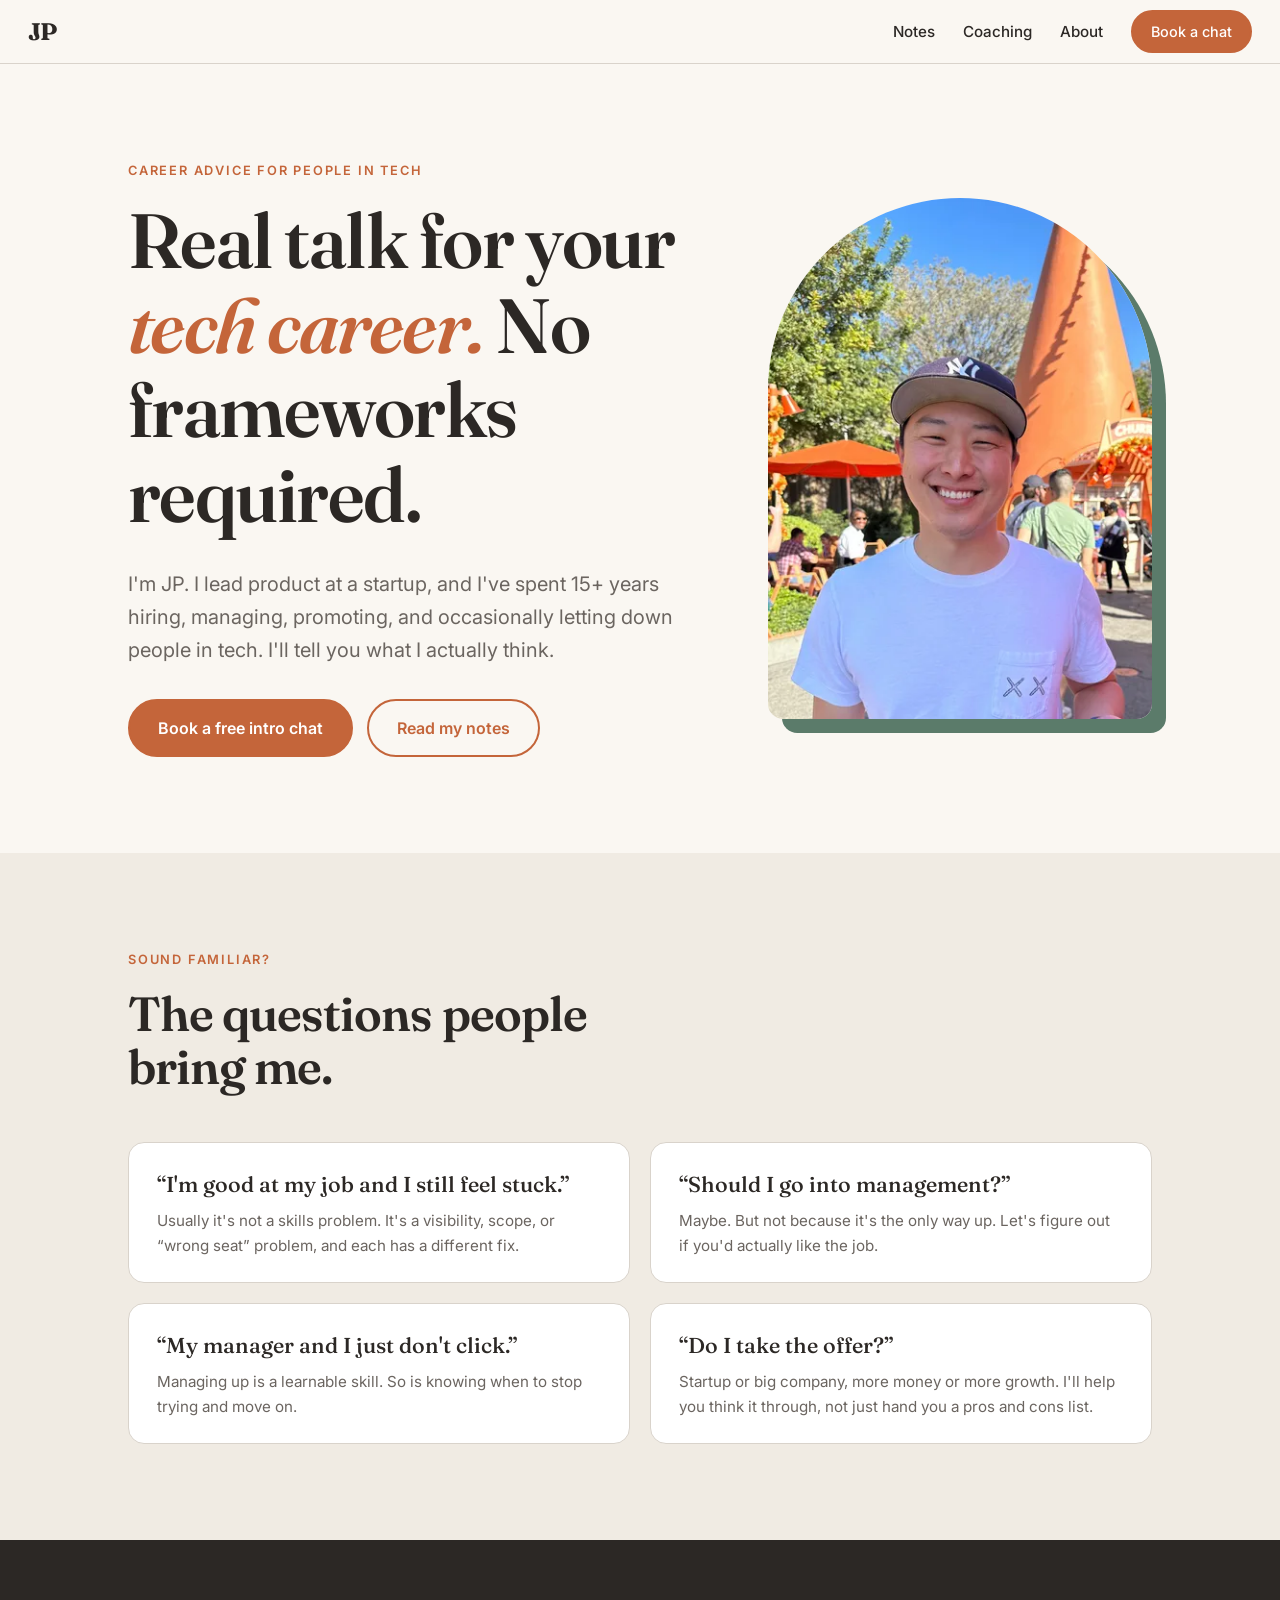
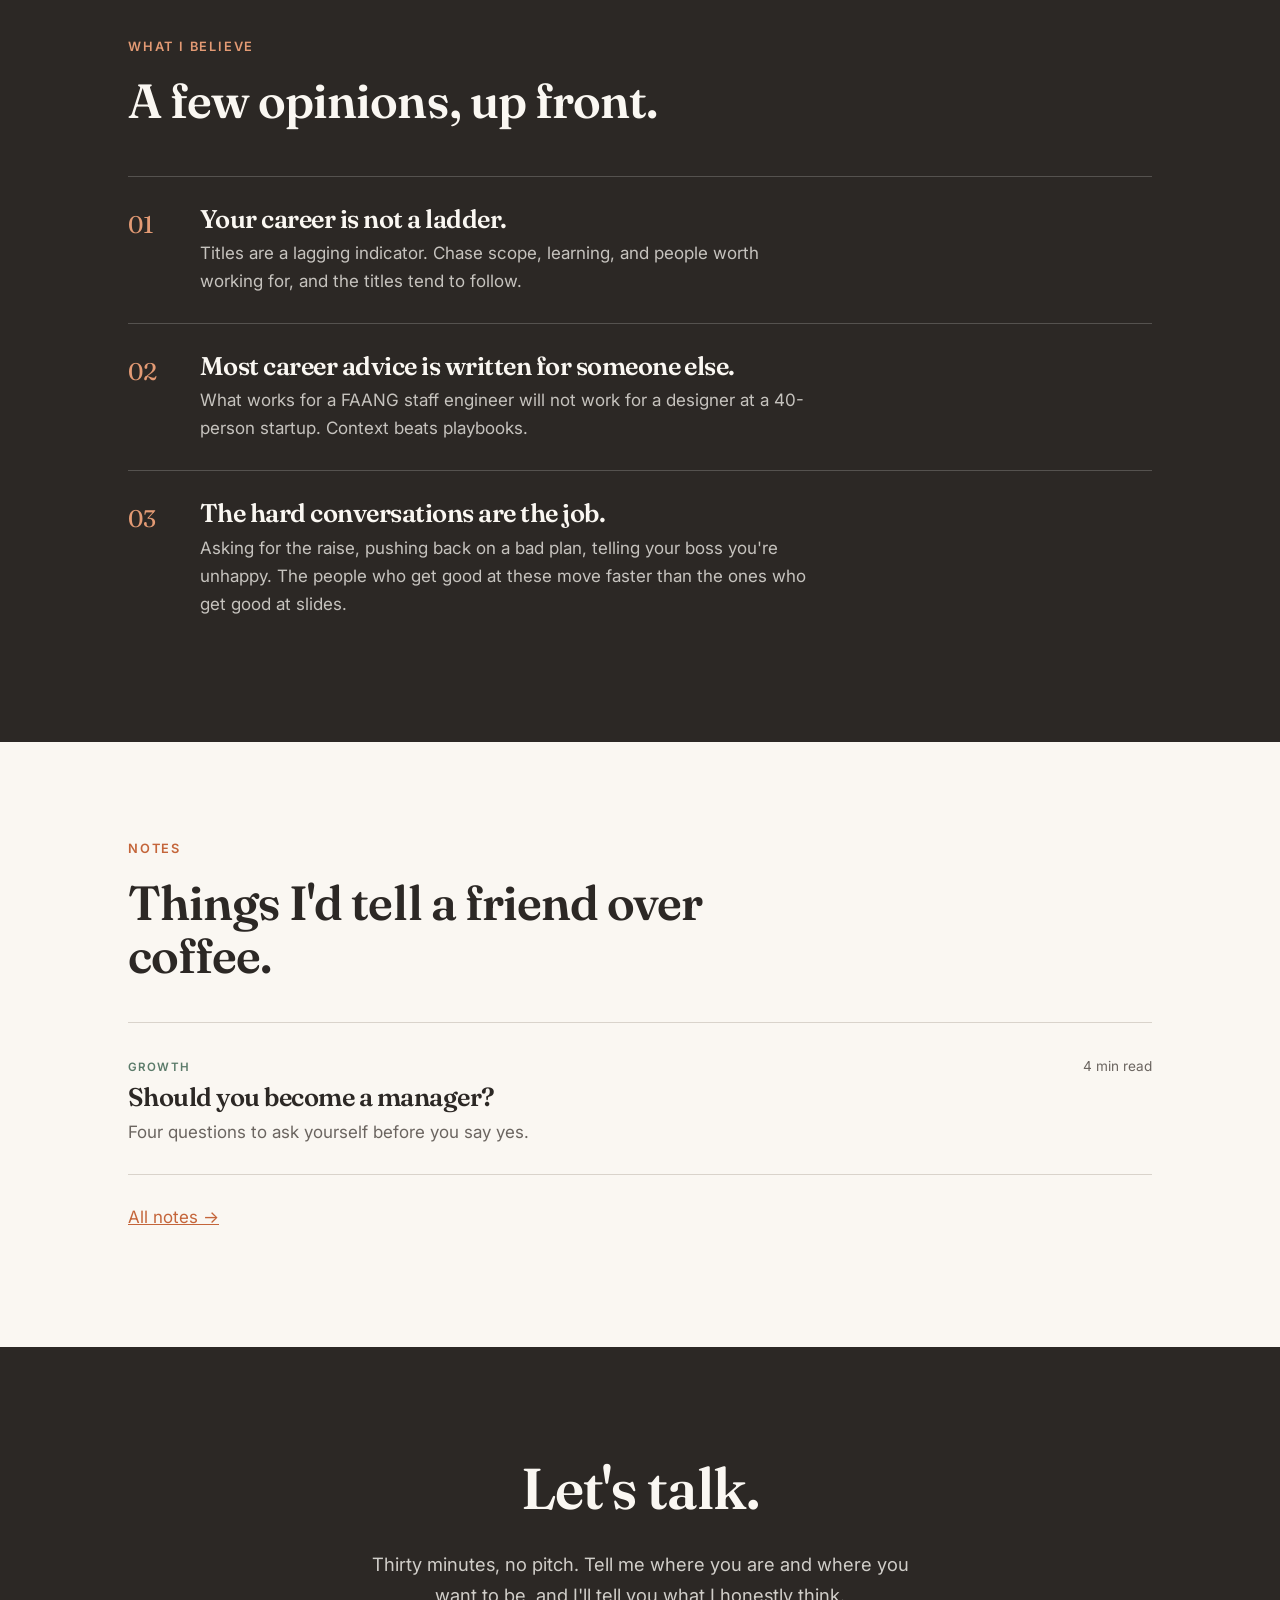
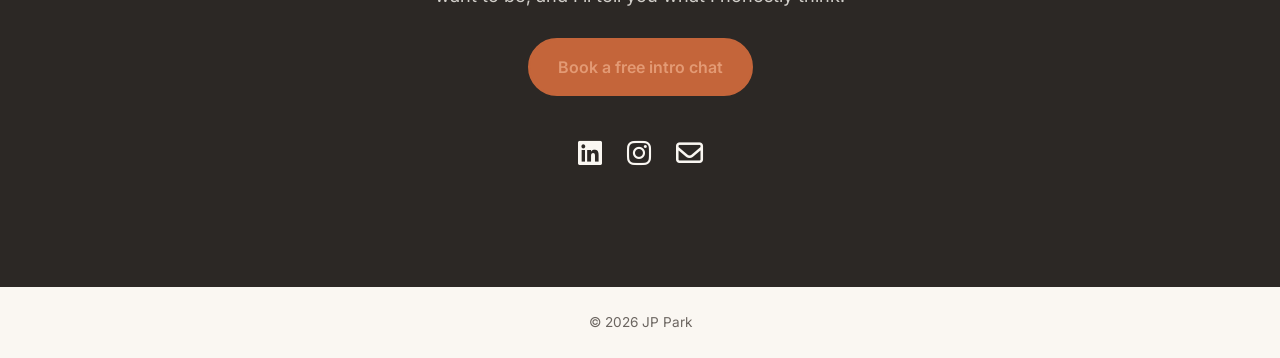
==== commit 10883f09: "Redesign v2: sharper positioning for tech careers, editorial design, Notes section Co-Authored-By: C" ====
--- a/index.html
+++ b/index.html
@@ -3,92 +3,147 @@
 <head>
     <meta charset="UTF-8">
     <meta name="viewport" content="width=device-width, initial-scale=1.0">
-    <meta name="description" content="JP Park - VP, Product at Setpoint. PM coach, consultant, and startup advisor with 15+ years of product leadership experience.">
+    <meta name="description" content="Real talk for your tech career. JP Park, VP Product at Setpoint, coaches early and mid-career people in tech through promotions, pivots, and the hard conversations.">
     <meta name="author" content="JP Park">
     <link rel="canonical" href="https://jptkp325.github.io/">
 
     <!-- Open Graph -->
-    <meta property="og:title" content="JP Park - Product Leader &amp; PM Coach">
-    <meta property="og:description" content="VP, Product at Setpoint. PM coach, consultant, and startup advisor with 15+ years of product leadership experience.">
+    <meta property="og:title" content="JP Park | Career advice for people in tech">
+    <meta property="og:description" content="Real talk for your tech career. JP Park, VP Product at Setpoint, coaches early and mid-career people in tech through promotions, pivots, and the hard conversations.">
     <meta property="og:image" content="https://jptkp325.github.io/images/jppark-800.png">
     <meta property="og:url" content="https://jptkp325.github.io/">
     <meta property="og:type" content="website">
 
-    <!-- Favicon -->
     <link rel="icon" href="data:image/svg+xml,<svg xmlns='http://www.w3.org/2000/svg' viewBox='0 0 100 100'><text y='.9em' font-size='90'>&#x1F44B;</text></svg>">
 
+    <link rel="preconnect" href="https://fonts.googleapis.com">
+    <link rel="preconnect" href="https://fonts.gstatic.com" crossorigin>
+    <link href="https://fonts.googleapis.com/css2?family=Fraunces:ital,opsz,wght@0,9..144,400;0,9..144,500;0,9..144,600;0,9..144,700;1,9..144,500&family=Inter:wght@400;500;600&display=swap" rel="stylesheet">
     <link rel="stylesheet" href="styles.css">
     <link rel="stylesheet" href="https://cdnjs.cloudflare.com/ajax/libs/font-awesome/6.5.1/css/all.min.css">
 
-    <title>JP Park - Product Leader &amp; PM Coach</title>
+    <title>JP Park | Career advice for people in tech</title>
 </head>
 <body class="page-home">
 
-    <!-- Top Nav -->
     <nav class="top-nav" aria-label="Main navigation">
         <span class="left-text"><a href="/">JP</a></span>
         <ul class="right-menu">
-            <li><a href="/">Home</a></li>
+            <li><a href="/notes.html">Notes</a></li>
+            <li><a href="/coaching.html">Coaching</a></li>
             <li><a href="/about.html">About</a></li>
-            <li><a href="/coaching.html">Coaching</a></li>
+            <li><a href="mailto:jason.phillip.park@gmail.com?subject=Intro%20chat" class="cta-button">Book a chat</a></li>
         </ul>
-        <i class="mobile-menu-icon fas fa-bars"
-           role="button"
-           tabindex="0"
-           aria-label="Toggle navigation menu"
-           aria-expanded="false"></i>
+        <i class="mobile-menu-icon fas fa-bars" role="button" tabindex="0" aria-label="Toggle navigation menu" aria-expanded="false"></i>
     </nav>
 
-    <!-- Hero Section -->
-    <header class="fade-in-section">
-        <div class="header-content">
-            <picture>
-                <source
-                    type="image/webp"
-                    srcset="images/jppark-400.webp 400w, images/jppark-800.webp 800w"
-                    sizes="(max-width: 600px) 70vw, (max-width: 768px) 60vw, 500px">
-                <img
-                    src="images/jppark-800.png"
-                    srcset="images/jppark-400.png 400w, images/jppark-800.png 800w"
-                    sizes="(max-width: 600px) 70vw, (max-width: 768px) 60vw, 500px"
-                    alt="Photo of JP Park"
-                    class="profile-photo"
-                    width="800"
-                    height="1083"
-                    loading="eager">
-            </picture>
-            <div class="header-text">
-                <h1>Hey, I'm JP.</h1>
-                <p class="intro-title">Product leader. Coach. Human.</p>
-                <div class="cta-buttons">
-                    <a href="/about.html" class="cta-button">Get to Know Me</a>
-                    <a href="/coaching.html" class="cta-button cta-button-alt">Work With Me</a>
+    <header class="hero">
+        <div class="wrap hero-grid">
+            <div>
+                <p class="eyebrow">Career advice for people in tech</p>
+                <h1>Real talk for your <em>tech career.</em> No frameworks required.</h1>
+                <p class="lede">I'm JP. I lead product at a startup, and I've spent 15+ years hiring, managing, promoting, and occasionally letting down people in tech. I'll tell you what I actually think.</p>
+                <div class="cta-row">
+                    <a href="mailto:jason.phillip.park@gmail.com?subject=Intro%20chat" class="cta-button">Book a free intro chat</a>
+                    <a href="/notes.html" class="cta-button cta-button-alt">Read my notes</a>
                 </div>
+            </div>
+            <div class="hero-photo">
+                <picture>
+                    <source type="image/webp" srcset="images/jppark-400.webp 400w, images/jppark-800.webp 800w" sizes="(max-width: 860px) 340px, 400px">
+                    <img src="images/jppark-800.png" srcset="images/jppark-400.png 400w, images/jppark-800.png 800w" sizes="(max-width: 860px) 340px, 400px" alt="Photo of JP Park" width="800" height="1083" loading="eager">
+                </picture>
             </div>
         </div>
     </header>
 
-    <!-- Snapshot -->
-    <section class="home-snapshot fade-in-section">
-        <div class="section-content">
-            <p>I'm a VP of Product at Setpoint with 15+ years in product management and technology. I also coach PMs one-on-one and advise startups &mdash; because the best way to get better at this work is to help others do the same.</p>
+    <section class="section section-alt fade-in-section">
+        <div class="wrap">
+            <p class="eyebrow">Sound familiar?</p>
+            <h2 class="section-title">The questions people bring me.</h2>
+            <ul class="moments">
+                <li>
+                    <blockquote>&ldquo;I'm good at my job and I still feel stuck.&rdquo;</blockquote>
+                    <p>Usually it's not a skills problem. It's a visibility, scope, or &ldquo;wrong seat&rdquo; problem, and each has a different fix.</p>
+                </li>
+                <li>
+                    <blockquote>&ldquo;Should I go into management?&rdquo;</blockquote>
+                    <p>Maybe. But not because it's the only way up. Let's figure out if you'd actually like the job.</p>
+                </li>
+                <li>
+                    <blockquote>&ldquo;My manager and I just don't click.&rdquo;</blockquote>
+                    <p>Managing up is a learnable skill. So is knowing when to stop trying and move on.</p>
+                </li>
+                <li>
+                    <blockquote>&ldquo;Do I take the offer?&rdquo;</blockquote>
+                    <p>Startup or big company, more money or more growth. I'll help you think it through, not just hand you a pros and cons list.</p>
+                </li>
+            </ul>
         </div>
     </section>
 
-    <!-- Contact Footer (Personal) -->
-    <section class="contact-footer contact-personal fade-in-section">
-        <h2>Say hey.</h2>
-        <p>I'm always up for connecting with interesting people.</p>
-        <div class="contact-icons">
-            <a href="https://www.linkedin.com/in/jppark" target="_blank" rel="noopener noreferrer" aria-label="JP Park on LinkedIn"><i class="fa-brands fa-linkedin" aria-hidden="true"></i></a>
-            <a href="https://www.instagram.com/stereotyke" target="_blank" rel="noopener noreferrer" aria-label="JP Park on Instagram"><i class="fa-brands fa-instagram" aria-hidden="true"></i></a>
-            <a href="mailto:jason.phillip.park@gmail.com" rel="noopener noreferrer" aria-label="Email JP Park"><i class="fa-regular fa-envelope" aria-hidden="true"></i></a>
+    <section class="section section-dark fade-in-section">
+        <div class="wrap">
+            <p class="eyebrow">What I believe</p>
+            <h2 class="section-title">A few opinions, up front.</h2>
+            <ol class="beliefs">
+                <li>
+                    <div>
+                        <h3>Your career is not a ladder.</h3>
+                        <p>Titles are a lagging indicator. Chase scope, learning, and people worth working for, and the titles tend to follow.</p>
+                    </div>
+                </li>
+                <li>
+                    <div>
+                        <h3>Most career advice is written for someone else.</h3>
+                        <p>What works for a FAANG staff engineer will not work for a designer at a 40-person startup. Context beats playbooks.</p>
+                    </div>
+                </li>
+                <li>
+                    <div>
+                        <h3>The hard conversations are the job.</h3>
+                        <p>Asking for the raise, pushing back on a bad plan, telling your boss you're unhappy. The people who get good at these move faster than the ones who get good at slides.</p>
+                    </div>
+                </li>
+            </ol>
         </div>
     </section>
 
-    <!-- Footer -->
+    <section class="section fade-in-section">
+        <div class="wrap">
+            <p class="eyebrow">Notes</p>
+            <h2 class="section-title">Things I'd tell a friend over coffee.</h2>
+            <ul class="note-list">
+                <li>
+                    <a class="note-link" href="/notes/should-you-become-a-manager.html">
+                        <div>
+                            <span class="tag">Growth</span>
+                            <h3>Should you become a manager?</h3>
+                            <p>Four questions to ask yourself before you say yes.</p>
+                        </div>
+                        <span class="note-meta">4 min read</span>
+                    </a>
+                </li>
+            </ul>
+            <p style="margin-top:28px"><a href="/notes.html">All notes &rarr;</a></p>
+        </div>
+    </section>
+
+    <section class="section section-dark closer fade-in-section">
+        <div class="wrap">
+            <h2>Let's talk.</h2>
+            <p>Thirty minutes, no pitch. Tell me where you are and where you want to be, and I'll tell you what I honestly think.</p>
+            <a href="mailto:jason.phillip.park@gmail.com?subject=Intro%20chat" class="cta-button">Book a free intro chat</a>
+            <div class="contact-icons">
+                <a href="https://www.linkedin.com/in/jppark" target="_blank" rel="noopener noreferrer" aria-label="JP Park on LinkedIn"><i class="fa-brands fa-linkedin" aria-hidden="true"></i></a>
+                <a href="https://www.instagram.com/stereotyke" target="_blank" rel="noopener noreferrer" aria-label="JP Park on Instagram"><i class="fa-brands fa-instagram" aria-hidden="true"></i></a>
+                <a href="mailto:jason.phillip.park@gmail.com?subject=Intro%20chat" aria-label="Email JP Park"><i class="fa-regular fa-envelope" aria-hidden="true"></i></a>
+            </div>
+        </div>
+    </section>
+
     <footer>
-        <p class="footer-text">&copy; 2026 JP Park</p>
+        <p>&copy; 2026 JP Park</p>
     </footer>
 
     <script src="scripts.js"></script>
--- a/styles.css
+++ b/styles.css
@@ -1,4 +1,4 @@
-/* Color Palette: Warm Clay */
+/* Warm Clay, v2: editorial type, big statements, one clear action */
 :root {
     --color-bg-primary: #FAF7F2;
     --color-bg-secondary: #F0EBE3;
@@ -11,570 +11,611 @@
     --color-accent-hover: #A8502B;
     --color-accent-secondary: #5B7B6A;
     --color-border: #D9D3CB;
-    --color-table-header: #F0EBE3;
     --focus-outline: 2px solid var(--color-accent-primary);
-    --focus-outline-offset: 2px;
-}
-
-html {
-    scroll-behavior: smooth;
-}
-
-/* Reset and General Styles */
+    --focus-outline-offset: 3px;
+
+    --font-serif: 'Fraunces', 'Palatino', Georgia, serif;
+    --font-sans: 'Inter', 'Helvetica Neue', Arial, sans-serif;
+
+    --wrap: 1080px;
+    --prose: 680px;
+}
+
+* { box-sizing: border-box; }
+
+html { scroll-behavior: smooth; }
+
 body {
-    font-family: 'Helvetica Neue', sans-serif;
-    margin: 0;
-    padding: 0;
+    font-family: var(--font-sans);
+    margin: 0;
     background-color: var(--color-bg-primary);
     color: var(--color-text-primary);
-}
-
-p {
-    font-size: 1.1em;
-    line-height: 1.6;
-}
-
-/* Focus-visible styles for accessibility */
+    font-size: 17px;
+    line-height: 1.65;
+    -webkit-font-smoothing: antialiased;
+}
+
+h1, h2, h3 {
+    font-family: var(--font-serif);
+    font-weight: 600;
+    line-height: 1.1;
+    letter-spacing: -0.02em;
+    margin: 0 0 0.5em;
+}
+
+p { margin: 0 0 1.2em; }
+
+a { color: var(--color-accent-primary); }
+a:hover { color: var(--color-accent-hover); }
+
 a:focus-visible,
 button:focus-visible,
-[tabindex]:focus-visible,
-.cta-button:focus-visible {
+[tabindex]:focus-visible {
     outline: var(--focus-outline);
     outline-offset: var(--focus-outline-offset);
 }
 
-/* Top Nav Styles */
-.top-nav {
+.wrap {
+    max-width: var(--wrap);
+    margin: 0 auto;
+    padding: 0 28px;
+}
+
+.prose {
+    max-width: var(--prose);
+    margin: 0 auto;
+    padding: 0 28px;
+}
+
+.eyebrow {
+    font-family: var(--font-sans);
+    font-size: 0.8rem;
+    font-weight: 600;
+    letter-spacing: 0.14em;
+    text-transform: uppercase;
+    color: var(--color-accent-primary);
+    margin-bottom: 18px;
+}
+
+.section { padding: 96px 0; }
+.section-alt { background-color: var(--color-bg-secondary); }
+.section-dark {
     background-color: var(--color-bg-dark);
     color: var(--color-text-on-dark);
-    display: flex;
-    justify-content: space-between;
-    align-items: center;
+}
+.section-dark .eyebrow { color: #E39A74; }
+.section-dark a { color: #E39A74; }
+
+.section-title {
+    font-size: clamp(2rem, 4.5vw, 3rem);
+    max-width: 18ch;
+}
+
+.lede {
+    font-size: 1.25rem;
+    color: var(--color-text-secondary);
+    max-width: 52ch;
+}
+
+/* Nav */
+.top-nav {
+    background-color: rgba(250, 247, 242, 0.92);
+    backdrop-filter: blur(8px);
+    border-bottom: 1px solid var(--color-border);
     position: fixed;
     top: 0;
     left: 0;
     width: 100%;
     z-index: 1000;
+    display: flex;
+    justify-content: space-between;
+    align-items: center;
+    padding: 0 28px;
+    height: 64px;
 }
 
 .top-nav a {
-    color: var(--color-text-on-dark);
+    color: var(--color-text-primary);
     text-decoration: none;
-    font-weight: bold;
-    font-size: 1.1em;
-}
-
-.left-text {
-    padding: 15px;
+    font-weight: 500;
+    font-size: 0.95rem;
+}
+
+.top-nav .left-text a {
+    font-family: var(--font-serif);
+    font-weight: 700;
+    font-size: 1.5rem;
+    letter-spacing: -0.03em;
 }
 
 .top-nav .right-menu {
-    list-style-type: none;
+    list-style: none;
     margin: 0;
     padding: 0;
     display: flex;
-}
-
-.top-nav .right-menu li {
-    padding: 15px;
-}
+    align-items: center;
+    gap: 28px;
+}
+
+.top-nav .right-menu li { margin: 0; }
 
 .top-nav .right-menu a.current {
     border-bottom: 2px solid var(--color-accent-primary);
-    padding-bottom: 2px;
-}
+    padding-bottom: 3px;
+}
+
+.top-nav .right-menu a:hover { color: var(--color-accent-primary); }
 
 .top-nav .mobile-menu-icon {
     display: none;
-}
-
-/* Header / Hero Styles */
-header {
-    font-family: 'Palatino', serif;
-    background-color: var(--color-bg-primary);
-    color: var(--color-text-primary);
-    display: flex;
-    align-items: center;
-    justify-content: center;
-    text-align: center;
-    min-height: 90vh;
-    padding-top: 60px;
-}
-
-.header-content {
-    display: flex;
-    align-items: center;
-    justify-content: center;
-    text-align: center;
-    max-width: 1000px;
-    padding: 40px 20px;
-}
-
-picture {
-    display: contents;
-}
-
-.profile-photo {
-    width: 40%;
-    max-width: 400px;
-    height: auto;
-    margin-right: 60px;
-    border-radius: 12px;
-}
-
-.header-text {
-    flex-grow: 1;
-}
-
-.header-text h1 {
-    font-size: 2.5em;
-    margin-bottom: 0;
-}
-
-.intro-title {
-    font-size: 1.4em;
-    color: var(--color-text-secondary);
-    margin-top: 8px;
-}
-
-.cta-buttons {
-    margin-top: 30px;
-    display: flex;
-    gap: 15px;
-    justify-content: center;
-    flex-wrap: wrap;
-}
-
+    font-size: 1.4rem;
+    cursor: pointer;
+}
+
+/* Buttons */
 .cta-button {
     display: inline-block;
-    padding: 16px 32px;
+    padding: 14px 28px;
     background-color: var(--color-accent-primary);
-    color: var(--color-bg-white);
+    color: #fff;
     text-decoration: none;
-    border-radius: 6px;
-    transition: background-color 0.3s ease, transform 0.2s ease;
-    font-size: 1.1em;
-    font-weight: bold;
+    border-radius: 999px;
+    font-weight: 600;
+    font-size: 1rem;
+    border: 2px solid var(--color-accent-primary);
+    transition: background-color 0.2s ease, transform 0.2s ease, color 0.2s ease;
 }
 
 .cta-button:hover {
     background-color: var(--color-accent-hover);
-    transform: translateY(-1px);
+    border-color: var(--color-accent-hover);
+    color: #fff;
+    transform: translateY(-2px);
 }
 
 .cta-button-alt {
     background-color: transparent;
     color: var(--color-accent-primary);
-    border: 2px solid var(--color-accent-primary);
 }
 
 .cta-button-alt:hover {
     background-color: var(--color-accent-primary);
-    color: var(--color-bg-white);
-}
-
-/* Home Snapshot Section */
-.home-snapshot {
-    background-color: var(--color-bg-secondary);
-    padding: 60px 50px;
+    border-color: var(--color-accent-primary);
+}
+
+.top-nav .cta-button {
+    padding: 8px 18px;
+    color: #fff;
+    font-size: 0.9rem;
+}
+
+.cta-row {
     display: flex;
-    justify-content: center;
-}
-
-.home-snapshot .section-content {
-    text-align: center;
-}
-
-.home-snapshot p {
-    font-size: 1.15em;
+    gap: 14px;
+    flex-wrap: wrap;
+    margin-top: 32px;
+}
+
+/* Home hero */
+.hero {
+    padding: 160px 0 96px;
+}
+
+.hero-grid {
+    display: grid;
+    grid-template-columns: 1.5fr 1fr;
+    gap: 64px;
+    align-items: center;
+}
+
+.hero h1 {
+    font-size: clamp(2.6rem, 6.5vw, 4.8rem);
+    margin-bottom: 0.4em;
+}
+
+.hero h1 em {
+    font-style: italic;
+    color: var(--color-accent-primary);
+}
+
+.hero .lede { margin-bottom: 0; }
+
+.hero-photo {
+    position: relative;
+}
+
+.hero-photo img {
+    width: 100%;
+    height: auto;
+    display: block;
+    border-radius: 200px 200px 16px 16px;
+    box-shadow: 14px 14px 0 var(--color-accent-secondary);
+}
+
+/* Moments (who this is for) */
+.moments {
+    list-style: none;
+    padding: 0;
+    margin: 48px 0 0;
+    display: grid;
+    grid-template-columns: repeat(2, 1fr);
+    gap: 20px;
+}
+
+.moments li {
+    margin: 0;
+    padding: 28px 28px 24px;
+    background: var(--color-bg-white);
+    border: 1px solid var(--color-border);
+    border-radius: 16px;
+    transition: transform 0.2s ease, box-shadow 0.2s ease;
+}
+
+.moments li:hover {
+    transform: translateY(-3px);
+    box-shadow: 0 10px 28px rgba(44, 40, 37, 0.08);
+}
+
+.moments blockquote {
+    margin: 0 0 10px;
+    font-family: var(--font-serif);
+    font-size: 1.35rem;
+    line-height: 1.25;
+    font-weight: 500;
+}
+
+.moments p {
+    margin: 0;
     color: var(--color-text-secondary);
-    max-width: 680px;
-    margin: 0 auto;
-    line-height: 1.7;
-}
-
-/* Page Header (for About, Coaching subpages) */
+    font-size: 0.95rem;
+}
+
+/* Beliefs */
+.beliefs {
+    list-style: none;
+    padding: 0;
+    margin: 48px 0 0;
+    counter-reset: belief;
+}
+
+.beliefs li {
+    counter-increment: belief;
+    display: grid;
+    grid-template-columns: 64px 1fr;
+    gap: 8px;
+    padding: 28px 0;
+    border-top: 1px solid rgba(250, 247, 242, 0.2);
+    margin: 0;
+}
+
+.beliefs li::before {
+    content: counter(belief, decimal-leading-zero);
+    font-family: var(--font-serif);
+    font-size: 1.5rem;
+    color: #E39A74;
+}
+
+.beliefs h3 {
+    font-size: 1.6rem;
+    margin-bottom: 6px;
+}
+
+.beliefs p {
+    margin: 0;
+    color: rgba(250, 247, 242, 0.75);
+    max-width: 56ch;
+}
+
+/* Notes cards */
+.note-list {
+    list-style: none;
+    padding: 0;
+    margin: 40px 0 0;
+}
+
+.note-list li {
+    margin: 0;
+    border-top: 1px solid var(--color-border);
+}
+
+.note-list li:last-child { border-bottom: 1px solid var(--color-border); }
+
+.note-link {
+    display: grid;
+    grid-template-columns: 1fr auto;
+    gap: 24px;
+    align-items: baseline;
+    padding: 28px 0;
+    text-decoration: none;
+    color: inherit;
+}
+
+.note-link h3 {
+    font-size: 1.6rem;
+    margin-bottom: 6px;
+    transition: color 0.2s ease;
+}
+
+.note-link:hover h3 { color: var(--color-accent-primary); }
+
+.note-link p {
+    margin: 0;
+    color: var(--color-text-secondary);
+}
+
+.note-meta {
+    font-size: 0.85rem;
+    color: var(--color-text-secondary);
+    white-space: nowrap;
+}
+
+.tag {
+    display: inline-block;
+    font-size: 0.72rem;
+    font-weight: 600;
+    letter-spacing: 0.1em;
+    text-transform: uppercase;
+    color: var(--color-accent-secondary);
+    margin-bottom: 6px;
+}
+
+/* Page header */
 .page-header {
-    padding: 100px 50px 40px;
-    text-align: center;
-    background-color: var(--color-bg-primary);
+    padding: 150px 0 56px;
 }
 
 .page-header h1 {
-    font-family: 'Palatino', serif;
-    font-size: 2.5em;
-    margin-bottom: 10px;
-}
-
-.page-header .page-intro {
-    font-size: 1.15em;
+    font-size: clamp(2.4rem, 6vw, 4rem);
+    max-width: 16ch;
+    margin-bottom: 0.4em;
+}
+
+/* Article (notes + long-form pages) */
+.article {
+    padding-bottom: 96px;
+}
+
+.article p,
+.article li {
+    font-family: var(--font-serif);
+    font-size: 1.2rem;
+    line-height: 1.75;
+    font-weight: 400;
+}
+
+.article h2 {
+    font-size: 1.8rem;
+    margin-top: 2em;
+}
+
+.article blockquote {
+    margin: 2em 0;
+    padding-left: 24px;
+    border-left: 4px solid var(--color-accent-primary);
+    font-family: var(--font-serif);
+    font-size: 1.5rem;
+    line-height: 1.35;
+    font-style: italic;
+}
+
+.article .byline {
+    font-family: var(--font-sans);
+    font-size: 0.9rem;
     color: var(--color-text-secondary);
-    max-width: 600px;
-    margin: 0 auto;
-    line-height: 1.7;
-}
-
-/* Section Shared Styles */
-.section-heading {
-    font-family: 'Palatino', serif;
-    font-size: 2em;
-    margin-bottom: 10px;
-}
-
-.section-content {
-    max-width: 900px;
-    width: 100%;
-    text-align: left;
-}
-
-/* About Section */
-.about-section {
-    background-color: var(--color-bg-secondary);
+}
+
+.back-link {
+    display: inline-block;
+    margin-bottom: 24px;
+    font-size: 0.9rem;
+    text-decoration: none;
+}
+
+.draft-flag {
+    background: #FFF4D6;
+    border: 1px dashed #C9A23A;
+    border-radius: 8px;
+    padding: 12px 16px;
+    font-family: var(--font-sans);
+    font-size: 0.9rem;
+    margin-bottom: 2em;
+}
+
+/* Coaching: steps, fit, faq */
+.steps {
+    list-style: none;
+    padding: 0;
+    margin: 40px 0 0;
+    display: grid;
+    grid-template-columns: repeat(3, 1fr);
+    gap: 20px;
+    counter-reset: step;
+}
+
+.steps li {
+    counter-increment: step;
+    margin: 0;
+    padding: 28px;
+    background: var(--color-bg-white);
+    border: 1px solid var(--color-border);
+    border-radius: 16px;
+}
+
+.steps li::before {
+    content: counter(step);
+    display: grid;
+    place-items: center;
+    width: 36px;
+    height: 36px;
+    border-radius: 50%;
+    background: var(--color-accent-primary);
+    color: #fff;
+    font-weight: 700;
+    margin-bottom: 16px;
+}
+
+.steps h3 { font-size: 1.3rem; }
+.steps p { margin: 0; color: var(--color-text-secondary); font-size: 0.97rem; }
+
+.fit-grid {
+    display: grid;
+    grid-template-columns: 1fr 1fr;
+    gap: 20px;
+    margin-top: 40px;
+}
+
+.fit-card {
+    padding: 28px;
+    border-radius: 16px;
+    border: 1px solid var(--color-border);
+    background: var(--color-bg-white);
+}
+
+.fit-card h3 { font-size: 1.3rem; }
+.fit-card ul { padding-left: 20px; margin: 0; }
+.fit-card li { margin-bottom: 10px; }
+.fit-card.not { background: transparent; border-style: dashed; }
+
+.faq details {
+    border-top: 1px solid var(--color-border);
+    padding: 20px 0;
+}
+
+.faq details:last-child { border-bottom: 1px solid var(--color-border); }
+
+.faq summary {
+    cursor: pointer;
+    font-family: var(--font-serif);
+    font-size: 1.35rem;
+    font-weight: 500;
+    list-style: none;
     display: flex;
-    flex-direction: column;
-    align-items: center;
-    padding: 60px 50px;
-}
-
-.about-section .section-heading {
-    text-align: left;
-    width: 100%;
-}
-
-.about-section a {
-    color: var(--color-accent-primary);
-}
-
-.about-section-alt {
-    background-color: var(--color-bg-primary);
-}
-
+    justify-content: space-between;
+    gap: 16px;
+}
+
+.faq summary::-webkit-details-marker { display: none; }
+.faq summary::after { content: '+'; color: var(--color-accent-primary); font-size: 1.5rem; line-height: 1; }
+.faq details[open] summary::after { content: '\2212'; }
+.faq details p { margin: 14px 0 0; color: var(--color-text-secondary); max-width: 60ch; }
+
+/* About */
 .about-grid {
     display: grid;
     grid-template-columns: 1fr 1fr;
     gap: 40px;
-    margin-top: 20px;
-}
-
-.about-block h3 {
-    font-size: 1.3em;
-    margin-bottom: 10px;
-    color: var(--color-accent-secondary);
-}
-
-/* Content Backlog */
-.content-backlog {
-    background-color: var(--color-bg-primary);
-    display: flex;
-    flex-direction: column;
-    align-items: center;
-    padding: 60px 50px;
-}
-
-.content-backlog .section-content {
-    max-width: 900px;
-}
-
-.content-backlog .section-heading {
-    color: var(--color-text-primary);
-    text-align: left;
-}
-
-.table-container {
-    overflow: auto;
-}
+    margin-top: 32px;
+}
+
+.about-block h3 { font-size: 1.4rem; color: var(--color-accent-secondary); }
+
+.table-container { overflow: auto; margin-top: 24px; }
 
 table {
     border-collapse: collapse;
     min-width: 600px;
     width: 100%;
+    background: var(--color-bg-white);
+    font-size: 0.95rem;
 }
 
 th, td {
     border: 1px solid var(--color-border);
-    padding: 8px;
+    padding: 10px 12px;
     text-align: left;
-}
-
-th {
-    background-color: var(--color-table-header);
-    color: var(--color-text-primary);
+    vertical-align: top;
+}
+
+th { background-color: var(--color-bg-secondary); }
+
+ol { padding: 0 0 0 20px; margin: 0; }
+li { margin-bottom: 8px; }
+
+/* Closing CTA */
+.closer {
     text-align: center;
-}
-
-tbody th {
-    background-color: transparent;
-    color: var(--color-text-primary);
-    text-align: left;
-    font-weight: bold;
-}
-
-ol {
-    padding: 0px 20px;
-}
-
-li {
-    margin-bottom: 8px;
-}
-
-/* Coaching Page: Narrative Sections */
-.coaching-philosophy,
-.coaching-experience {
-    max-width: 680px;
-    margin: 0 auto;
-    padding: 40px 50px;
-    font-family: 'Palatino', serif;
-    font-size: 1.15em;
-    line-height: 1.8;
-    color: var(--color-text-primary);
-}
-
-.coaching-philosophy p,
-.coaching-experience p {
-    margin-bottom: 1.2em;
-    font-size: 1em;
-}
-
-/* Coaching Areas: Soft List */
-.coaching-areas {
-    max-width: 680px;
-    margin: 0 auto;
-    padding: 30px 50px 40px;
-}
-
-.coaching-areas p.areas-intro {
-    font-size: 1.1em;
-    color: var(--color-text-secondary);
-    margin-bottom: 20px;
-}
-
-.coaching-areas ul {
-    list-style: none;
-    padding: 0;
-}
-
-.coaching-areas ul li {
-    padding: 16px 20px;
-    margin-bottom: 12px;
-    border-left: 3px solid var(--color-accent-primary);
-    background-color: var(--color-bg-secondary);
-    border-radius: 0 6px 6px 0;
-    line-height: 1.6;
-}
-
-.coaching-areas ul li strong {
-    color: var(--color-text-primary);
-}
-
-/* Contact Footer Variants */
-.contact-footer {
-    padding: 60px 50px;
-    text-align: center;
-}
-
-.contact-footer h2 {
-    font-family: 'Palatino', serif;
-    font-size: 1.8em;
-    margin-bottom: 10px;
-}
-
-.contact-footer p {
-    color: var(--color-text-secondary);
-    max-width: 500px;
-    margin: 0 auto 25px;
-}
-
-.contact-footer .contact-icons {
-    margin: 0;
-    text-align: center;
-}
-
-.contact-footer .contact-icons a {
-    color: var(--color-text-primary);
+    padding: 110px 0;
+}
+
+.closer h2 {
+    font-size: clamp(2.2rem, 5vw, 3.6rem);
+    margin-left: auto;
+    margin-right: auto;
+    max-width: 14ch;
+}
+
+.closer p {
+    max-width: 46ch;
+    margin: 0 auto 28px;
+    color: rgba(250, 247, 242, 0.8);
+    font-size: 1.15rem;
+}
+
+.contact-icons { margin-top: 36px; }
+
+.contact-icons a {
+    color: var(--color-text-on-dark);
+    font-size: 1.7rem;
+    padding: 10px;
     transition: color 0.2s ease;
 }
 
-.contact-footer .contact-icons a:hover {
-    color: var(--color-accent-primary);
-}
-
-.contact-footer .contact-icons i {
-    font-size: 2.5em;
-    padding: 10px;
-}
-
-/* Personal contact (Home, About) */
-.contact-personal {
-    background-color: var(--color-bg-secondary);
-}
-
-/* Coaching contact */
-.contact-coaching {
-    background-color: var(--color-bg-dark);
-    color: var(--color-text-on-dark);
-}
-
-.contact-coaching h2 {
-    color: var(--color-text-on-dark);
-}
-
-.contact-coaching p {
-    color: rgba(250, 247, 242, 0.8);
-}
-
-.contact-coaching .cta-button {
-    margin-bottom: 25px;
-}
-
-.contact-coaching .contact-icons a {
-    color: var(--color-text-on-dark);
-}
-
-.contact-coaching .contact-icons a:hover {
-    color: var(--color-accent-primary);
-}
-
-/* Footer Styles */
+.contact-icons a:hover { color: #E39A74; }
+
 footer {
     text-align: center;
-    padding: 15px;
+    padding: 24px;
     color: var(--color-text-secondary);
-    font-size: 0.9em;
-    background-color: var(--color-bg-primary);
-}
-
-/* Animations */
+    font-size: 0.85rem;
+}
+
+footer p { margin: 0; }
+
+/* Motion */
 .fade-in-section {
     opacity: 0;
     transform: translateY(20px);
     transition: opacity 0.6s ease, transform 0.6s ease;
 }
 
-/* Tablet breakpoint */
-@media screen and (max-width: 768px) {
-    .header-content {
-        flex-direction: column;
-    }
-
-    .profile-photo {
-        width: 50%;
-        max-width: none;
-        margin-right: 0;
-        margin-bottom: 20px;
-    }
-
-    .header-text h1 {
-        font-size: 2em;
-    }
-
-    .intro-title {
-        font-size: 1.2em;
-    }
-
-    .about-grid {
-        grid-template-columns: 1fr;
-        gap: 20px;
-    }
-
-    .about-section,
-    .content-backlog,
-    .coaching-philosophy,
-    .coaching-experience,
-    .coaching-areas,
-    .contact-footer,
-    .home-snapshot {
-        padding-left: 30px;
-        padding-right: 30px;
-    }
-
-    .page-header {
-        padding-left: 30px;
-        padding-right: 30px;
-    }
-
-    table {
-        min-width: 500px;
-    }
-}
-
-/* Mobile breakpoint */
-@media screen and (max-width: 600px) {
-    .profile-photo {
-        width: 60%;
-    }
-
-    .header-text h1 {
-        font-size: 1.8em;
-    }
-
-    .intro-title {
-        font-size: 1.1em;
-    }
-
-    .section-heading {
-        font-size: 1.6em;
-    }
-
-    .page-header h1 {
-        font-size: 1.8em;
-    }
+@media (prefers-reduced-motion: reduce) {
+    html { scroll-behavior: auto; }
+    .fade-in-section { opacity: 1; transform: none; transition: none; }
+    * { transition: none !important; }
+}
+
+/* Tablet */
+@media screen and (max-width: 860px) {
+    .hero { padding-top: 120px; }
+    .hero-grid { grid-template-columns: 1fr; gap: 48px; }
+    .hero-photo { max-width: 340px; }
+    .moments, .steps, .fit-grid, .about-grid { grid-template-columns: 1fr; }
+    .section { padding: 72px 0; }
+    .note-link { grid-template-columns: 1fr; gap: 6px; }
+}
+
+/* Mobile nav */
+@media screen and (max-width: 700px) {
+    .top-nav .mobile-menu-icon { display: block; }
 
     .top-nav .right-menu {
         display: none;
+        position: absolute;
+        top: 64px;
+        left: 0;
+        right: 0;
         flex-direction: column;
-        width: 100%;
-        position: absolute;
-        top: 60px;
-        left: 0;
-        background-color: var(--color-bg-dark);
+        align-items: flex-start;
+        gap: 0;
+        background: var(--color-bg-primary);
+        border-bottom: 1px solid var(--color-border);
+        padding: 8px 28px 20px;
     }
 
-    .top-nav .right-menu.show {
-        display: flex;
-    }
-
-    .top-nav .right-menu li {
-        margin: 10px 0;
-        text-align: right;
-    }
-
-    .top-nav .mobile-menu-icon {
-        display: block;
-        padding: 20px;
-        font-size: 1.5em;
-        cursor: pointer;
-    }
-
-    .about-section,
-    .content-backlog,
-    .coaching-philosophy,
-    .coaching-experience,
-    .coaching-areas,
-    .contact-footer,
-    .home-snapshot {
-        padding-left: 20px;
-        padding-right: 20px;
-    }
-
-    .page-header {
-        padding: 80px 20px 30px;
-    }
-
-    .cta-buttons {
-        flex-direction: column;
-        align-items: center;
-    }
-
-    .contact-footer h2 {
-        font-size: 1.5em;
-    }
-
-    .contact-footer .contact-icons i {
-        font-size: 2em;
-        padding: 8px;
-    }
-
-    footer {
-        font-size: 0.75em;
-    }
-}
+    .top-nav .right-menu.show { display: flex; }
+    .top-nav .right-menu li { padding: 10px 0; }
+
+    .wrap, .prose { padding: 0 20px; }
+    .top-nav { padding: 0 20px; }
+    .beliefs li { grid-template-columns: 44px 1fr; }
+}
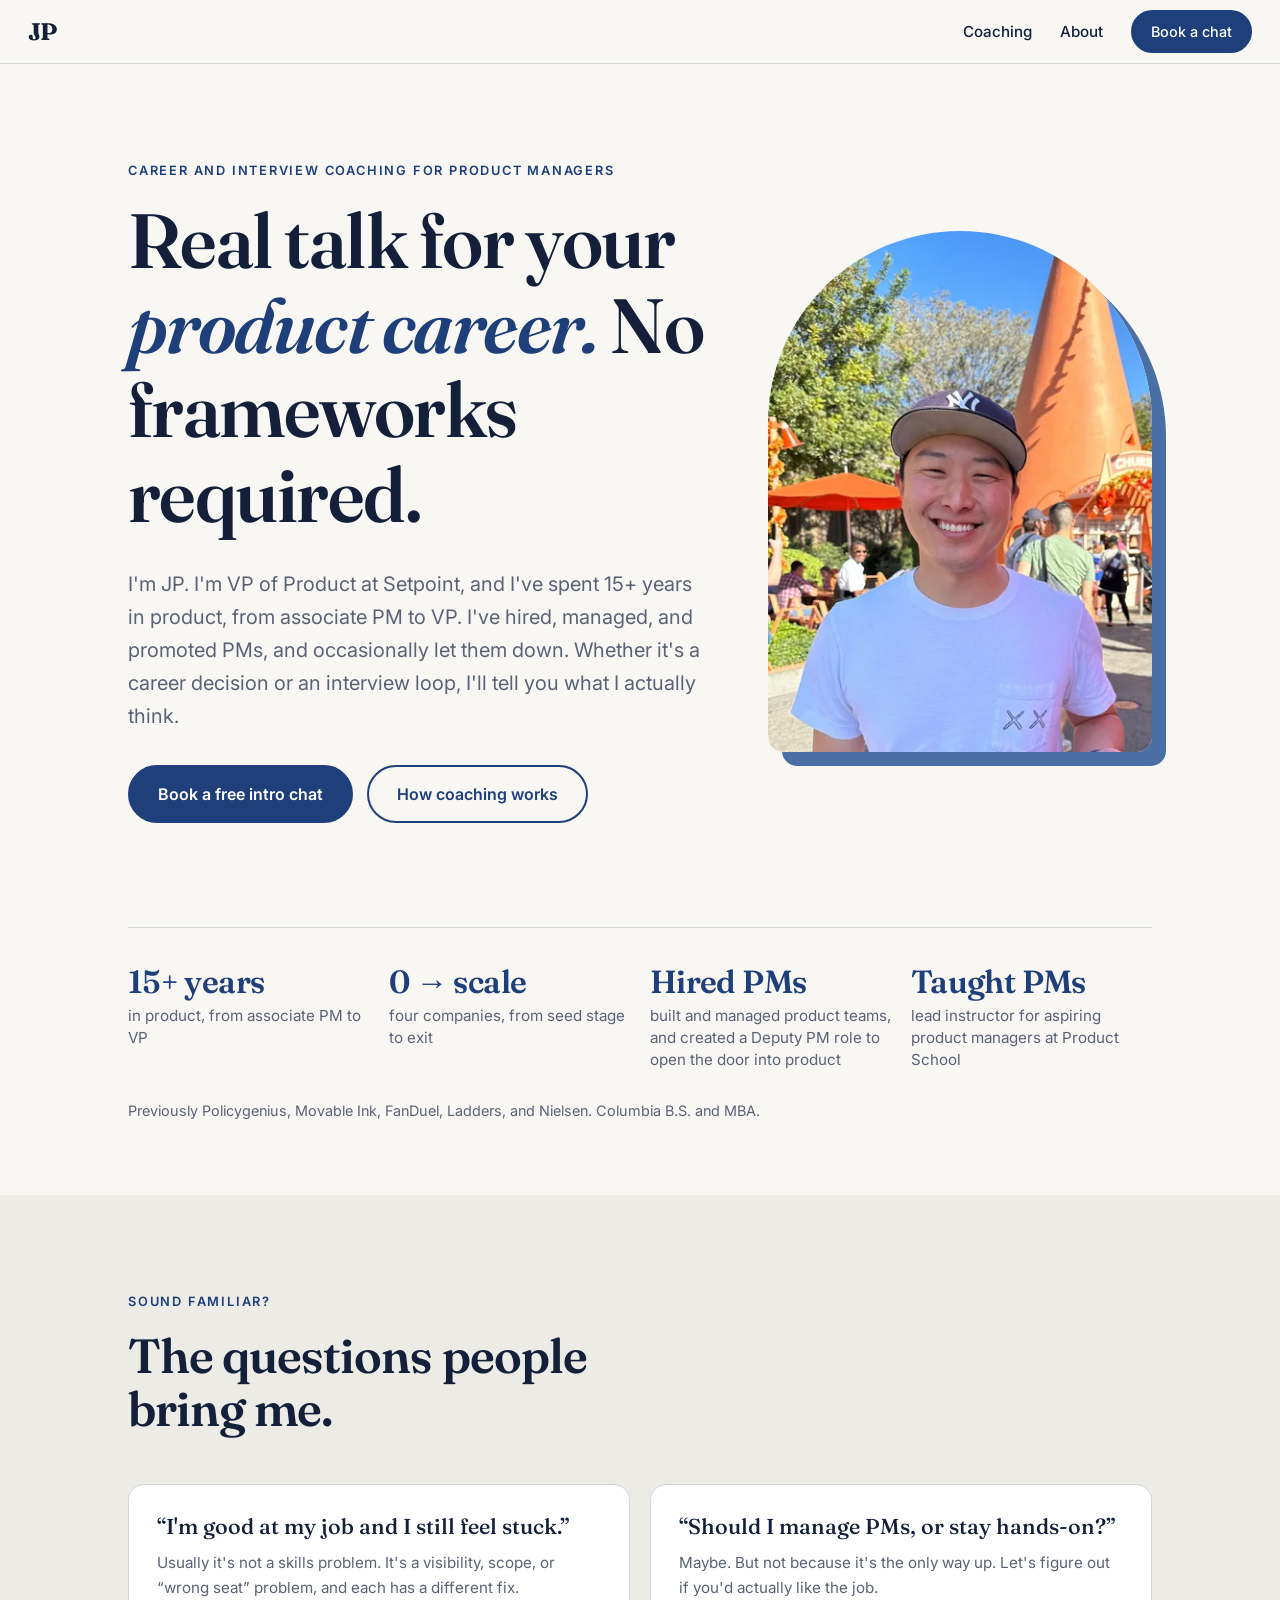
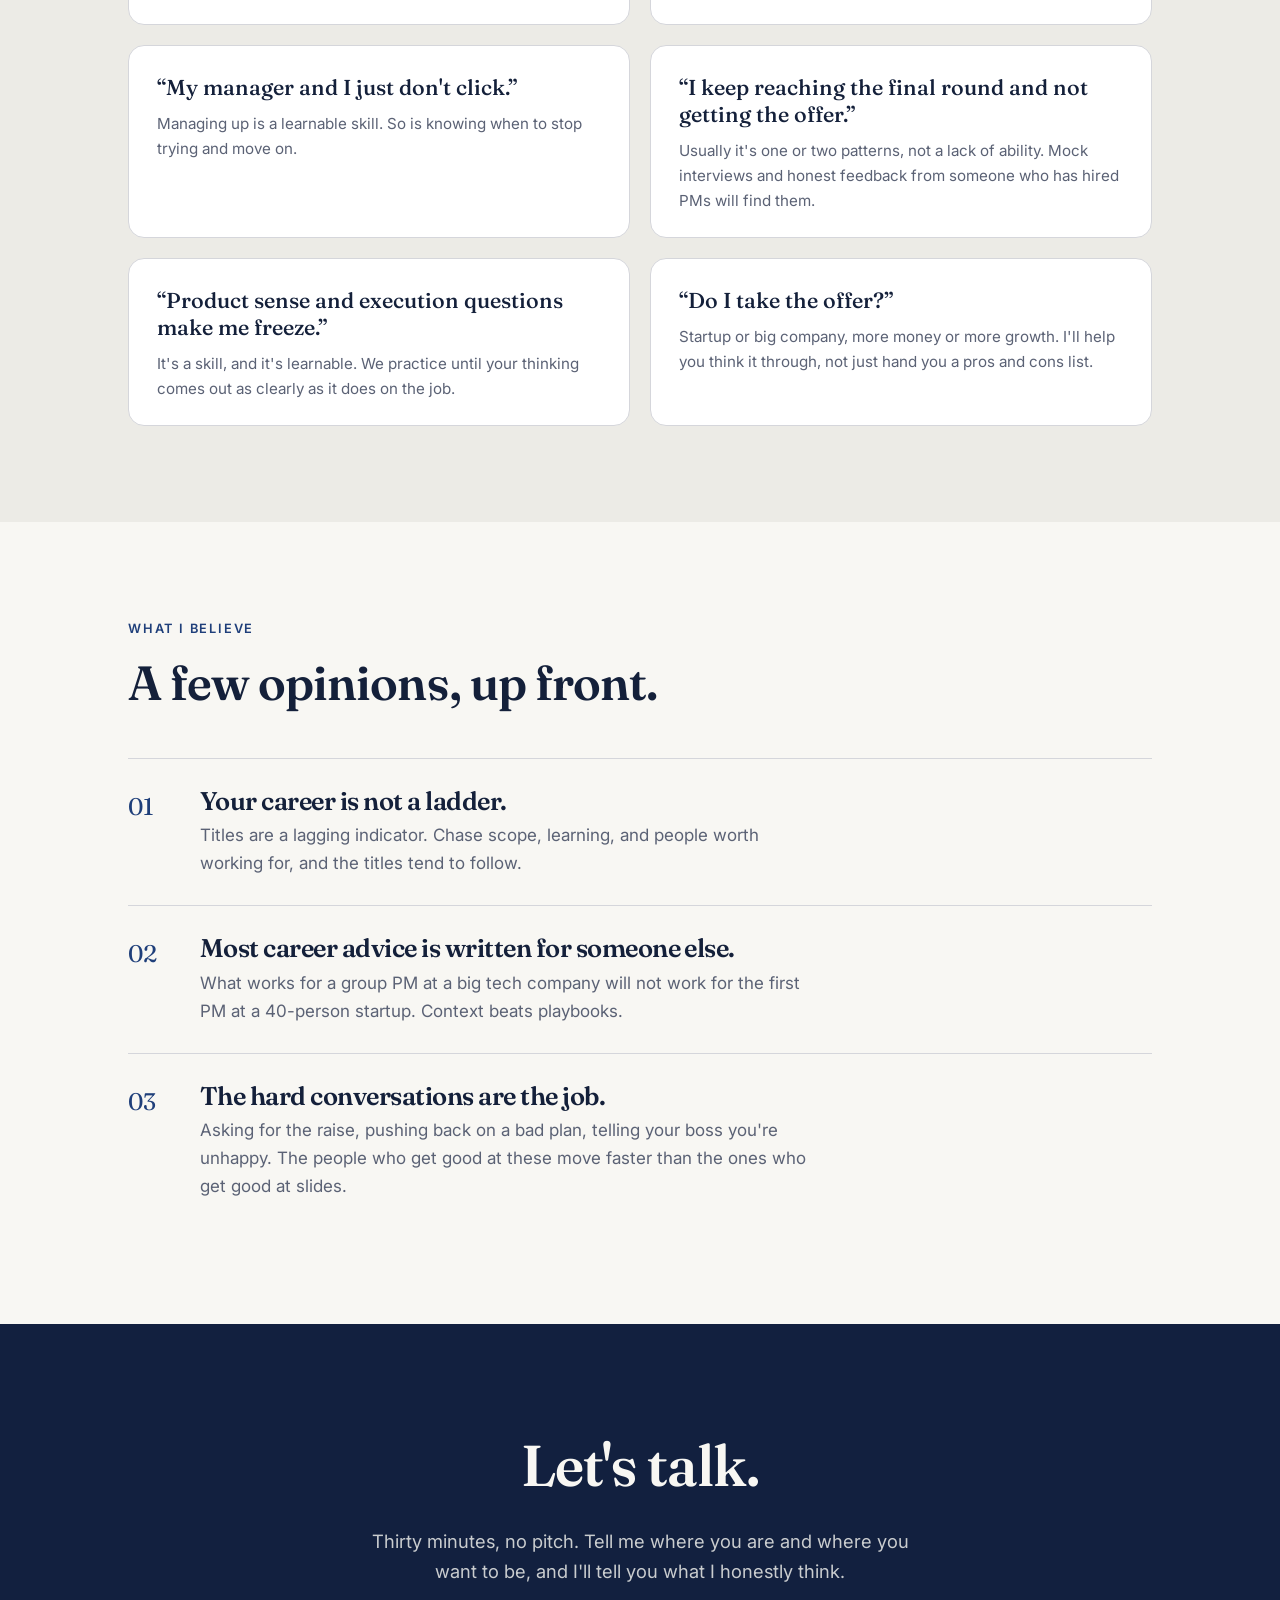
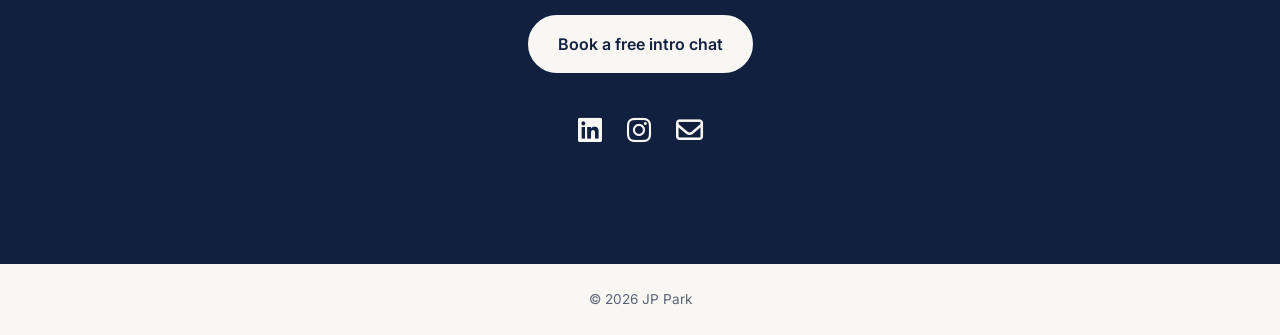
==== commit 2faf72dd: "Focus site on PM career and interview coaching, navy palette - Reposition for product managers: care" ====
--- a/index.html
+++ b/index.html
@@ -3,13 +3,13 @@
 <head>
     <meta charset="UTF-8">
     <meta name="viewport" content="width=device-width, initial-scale=1.0">
-    <meta name="description" content="Real talk for your tech career. JP Park, VP Product at Setpoint, coaches early and mid-career people in tech through promotions, pivots, and the hard conversations.">
+    <meta name="description" content="Career and interview coaching for product managers. JP Park, VP Product at Setpoint and former Director of Product at Policygenius, coaches PMs through promotions, pivots, interviews, and the hard conversations.">
     <meta name="author" content="JP Park">
     <link rel="canonical" href="https://jptkp325.github.io/">
 
     <!-- Open Graph -->
-    <meta property="og:title" content="JP Park | Career advice for people in tech">
-    <meta property="og:description" content="Real talk for your tech career. JP Park, VP Product at Setpoint, coaches early and mid-career people in tech through promotions, pivots, and the hard conversations.">
+    <meta property="og:title" content="JP Park | Career and interview coaching for product managers">
+    <meta property="og:description" content="Career and interview coaching for product managers. JP Park, VP Product at Setpoint and former Director of Product at Policygenius, coaches PMs through promotions, pivots, interviews, and the hard conversations.">
     <meta property="og:image" content="https://jptkp325.github.io/images/jppark-800.png">
     <meta property="og:url" content="https://jptkp325.github.io/">
     <meta property="og:type" content="website">
@@ -22,14 +22,13 @@
     <link rel="stylesheet" href="styles.css">
     <link rel="stylesheet" href="https://cdnjs.cloudflare.com/ajax/libs/font-awesome/6.5.1/css/all.min.css">
 
-    <title>JP Park | Career advice for people in tech</title>
+    <title>JP Park | Career and interview coaching for product managers</title>
 </head>
 <body class="page-home">
 
     <nav class="top-nav" aria-label="Main navigation">
         <span class="left-text"><a href="/">JP</a></span>
         <ul class="right-menu">
-            <li><a href="/notes.html">Notes</a></li>
             <li><a href="/coaching.html">Coaching</a></li>
             <li><a href="/about.html">About</a></li>
             <li><a href="mailto:jason.phillip.park@gmail.com?subject=Intro%20chat" class="cta-button">Book a chat</a></li>
@@ -40,12 +39,12 @@
     <header class="hero">
         <div class="wrap hero-grid">
             <div>
-                <p class="eyebrow">Career advice for people in tech</p>
-                <h1>Real talk for your <em>tech career.</em> No frameworks required.</h1>
-                <p class="lede">I'm JP. I lead product at a startup, and I've spent 15+ years hiring, managing, promoting, and occasionally letting down people in tech. I'll tell you what I actually think.</p>
+                <p class="eyebrow">Career and interview coaching for product managers</p>
+                <h1>Real talk for your <em>product career.</em> No frameworks required.</h1>
+                <p class="lede">I'm JP. I'm VP of Product at Setpoint, and I've spent 15+ years in product, from associate PM to VP. I've hired, managed, and promoted PMs, and occasionally let them down. Whether it's a career decision or an interview loop, I'll tell you what I actually think.</p>
                 <div class="cta-row">
                     <a href="mailto:jason.phillip.park@gmail.com?subject=Intro%20chat" class="cta-button">Book a free intro chat</a>
-                    <a href="/notes.html" class="cta-button cta-button-alt">Read my notes</a>
+                    <a href="/coaching.html" class="cta-button cta-button-alt">How coaching works</a>
                 </div>
             </div>
             <div class="hero-photo">
@@ -57,6 +56,18 @@
         </div>
     </header>
 
+    <section class="proof" aria-label="Background">
+        <div class="wrap">
+            <ul class="proof-grid">
+                <li><strong>15+ years</strong><span>in product, from associate PM to VP</span></li>
+                <li><strong>0 &rarr; scale</strong><span>four companies, from seed stage to exit</span></li>
+                <li><strong>Hired PMs</strong><span>built and managed product teams, and created a Deputy PM role to open the door into product</span></li>
+                <li><strong>Taught PMs</strong><span>lead instructor for aspiring product managers at Product School</span></li>
+            </ul>
+            <p class="proof-note">Previously Policygenius, Movable Ink, FanDuel, Ladders, and Nielsen. Columbia B.S. and MBA.</p>
+        </div>
+    </section>
+
     <section class="section section-alt fade-in-section">
         <div class="wrap">
             <p class="eyebrow">Sound familiar?</p>
@@ -67,12 +78,20 @@
                     <p>Usually it's not a skills problem. It's a visibility, scope, or &ldquo;wrong seat&rdquo; problem, and each has a different fix.</p>
                 </li>
                 <li>
-                    <blockquote>&ldquo;Should I go into management?&rdquo;</blockquote>
+                    <blockquote>&ldquo;Should I manage PMs, or stay hands-on?&rdquo;</blockquote>
                     <p>Maybe. But not because it's the only way up. Let's figure out if you'd actually like the job.</p>
                 </li>
                 <li>
                     <blockquote>&ldquo;My manager and I just don't click.&rdquo;</blockquote>
                     <p>Managing up is a learnable skill. So is knowing when to stop trying and move on.</p>
+                </li>
+                <li>
+                    <blockquote>&ldquo;I keep reaching the final round and not getting the offer.&rdquo;</blockquote>
+                    <p>Usually it's one or two patterns, not a lack of ability. Mock interviews and honest feedback from someone who has hired PMs will find them.</p>
+                </li>
+                <li>
+                    <blockquote>&ldquo;Product sense and execution questions make me freeze.&rdquo;</blockquote>
+                    <p>It's a skill, and it's learnable. We practice until your thinking comes out as clearly as it does on the job.</p>
                 </li>
                 <li>
                     <blockquote>&ldquo;Do I take the offer?&rdquo;</blockquote>
@@ -82,7 +101,7 @@
         </div>
     </section>
 
-    <section class="section section-dark fade-in-section">
+    <section class="section fade-in-section">
         <div class="wrap">
             <p class="eyebrow">What I believe</p>
             <h2 class="section-title">A few opinions, up front.</h2>
@@ -96,7 +115,7 @@
                 <li>
                     <div>
                         <h3>Most career advice is written for someone else.</h3>
-                        <p>What works for a FAANG staff engineer will not work for a designer at a 40-person startup. Context beats playbooks.</p>
+                        <p>What works for a group PM at a big tech company will not work for the first PM at a 40-person startup. Context beats playbooks.</p>
                     </div>
                 </li>
                 <li>
@@ -106,26 +125,6 @@
                     </div>
                 </li>
             </ol>
-        </div>
-    </section>
-
-    <section class="section fade-in-section">
-        <div class="wrap">
-            <p class="eyebrow">Notes</p>
-            <h2 class="section-title">Things I'd tell a friend over coffee.</h2>
-            <ul class="note-list">
-                <li>
-                    <a class="note-link" href="/notes/should-you-become-a-manager.html">
-                        <div>
-                            <span class="tag">Growth</span>
-                            <h3>Should you become a manager?</h3>
-                            <p>Four questions to ask yourself before you say yes.</p>
-                        </div>
-                        <span class="note-meta">4 min read</span>
-                    </a>
-                </li>
-            </ul>
-            <p style="margin-top:28px"><a href="/notes.html">All notes &rarr;</a></p>
         </div>
     </section>
 
--- a/styles.css
+++ b/styles.css
@@ -1,16 +1,17 @@
-/* Warm Clay, v2: editorial type, big statements, one clear action */
+/* Navy, v3: editorial type, big statements, one clear action */
 :root {
-    --color-bg-primary: #FAF7F2;
-    --color-bg-secondary: #F0EBE3;
-    --color-bg-dark: #2C2825;
+    --color-bg-primary: #F8F7F3;
+    --color-bg-secondary: #ECEBE6;
+    --color-bg-dark: #12203F;
     --color-bg-white: #FFFFFF;
-    --color-text-primary: #2C2825;
-    --color-text-secondary: #6B6560;
-    --color-text-on-dark: #FAF7F2;
-    --color-accent-primary: #C4653A;
-    --color-accent-hover: #A8502B;
-    --color-accent-secondary: #5B7B6A;
-    --color-border: #D9D3CB;
+    --color-text-primary: #14203A;
+    --color-text-secondary: #5B6275;
+    --color-text-on-dark: #F8F7F3;
+    --color-accent-primary: #1F3F7A;
+    --color-accent-hover: #142B57;
+    --color-accent-secondary: #4A6FA5;
+    --color-accent-text: #2F5088;
+    --color-border: #D5D6DB;
     --focus-outline: 2px solid var(--color-accent-primary);
     --focus-outline-offset: 3px;
 
@@ -83,8 +84,18 @@
     background-color: var(--color-bg-dark);
     color: var(--color-text-on-dark);
 }
-.section-dark .eyebrow { color: #E39A74; }
-.section-dark a { color: #E39A74; }
+.section-dark .eyebrow { color: #9DB8E8; }
+.section-dark a { color: #9DB8E8; }
+.section-dark .cta-button {
+    background-color: var(--color-bg-primary);
+    border-color: var(--color-bg-primary);
+    color: var(--color-bg-dark);
+}
+.section-dark .cta-button:hover {
+    background-color: #9DB8E8;
+    border-color: #9DB8E8;
+    color: var(--color-bg-dark);
+}
 
 .section-title {
     font-size: clamp(2rem, 4.5vw, 3rem);
@@ -99,7 +110,7 @@
 
 /* Nav */
 .top-nav {
-    background-color: rgba(250, 247, 242, 0.92);
+    background-color: rgba(248, 247, 243, 0.92);
     backdrop-filter: blur(8px);
     border-bottom: 1px solid var(--color-border);
     position: fixed;
@@ -232,6 +243,48 @@
     box-shadow: 14px 14px 0 var(--color-accent-secondary);
 }
 
+/* Proof strip (credibility facts) */
+.proof {
+    padding: 8px 0 72px;
+}
+
+.proof-grid {
+    list-style: none;
+    padding: 0;
+    margin: 0;
+    display: grid;
+    grid-template-columns: repeat(4, 1fr);
+    gap: 20px;
+    border-top: 1px solid var(--color-border);
+    padding-top: 36px;
+}
+
+.proof-grid li { margin: 0; }
+
+.proof-grid strong {
+    display: block;
+    font-family: var(--font-serif);
+    font-size: 2rem;
+    font-weight: 600;
+    line-height: 1.1;
+    letter-spacing: -0.02em;
+    color: var(--color-accent-primary);
+    margin-bottom: 6px;
+}
+
+.proof-grid span {
+    display: block;
+    color: var(--color-text-secondary);
+    font-size: 0.95rem;
+    line-height: 1.45;
+}
+
+.proof-note {
+    margin: 28px 0 0;
+    font-size: 0.9rem;
+    color: var(--color-text-secondary);
+}
+
 /* Moments (who this is for) */
 .moments {
     list-style: none;
@@ -253,7 +306,7 @@
 
 .moments li:hover {
     transform: translateY(-3px);
-    box-shadow: 0 10px 28px rgba(44, 40, 37, 0.08);
+    box-shadow: 0 10px 28px rgba(18, 32, 63, 0.10);
 }
 
 .moments blockquote {
@@ -284,7 +337,7 @@
     grid-template-columns: 64px 1fr;
     gap: 8px;
     padding: 28px 0;
-    border-top: 1px solid rgba(250, 247, 242, 0.2);
+    border-top: 1px solid var(--color-border);
     margin: 0;
 }
 
@@ -292,7 +345,7 @@
     content: counter(belief, decimal-leading-zero);
     font-family: var(--font-serif);
     font-size: 1.5rem;
-    color: #E39A74;
+    color: var(--color-accent-primary);
 }
 
 .beliefs h3 {
@@ -302,7 +355,7 @@
 
 .beliefs p {
     margin: 0;
-    color: rgba(250, 247, 242, 0.75);
+    color: var(--color-text-secondary);
     max-width: 56ch;
 }
 
@@ -355,7 +408,7 @@
     font-weight: 600;
     letter-spacing: 0.1em;
     text-transform: uppercase;
-    color: var(--color-accent-secondary);
+    color: var(--color-accent-text);
     margin-bottom: 6px;
 }
 
@@ -507,7 +560,7 @@
     margin-top: 32px;
 }
 
-.about-block h3 { font-size: 1.4rem; color: var(--color-accent-secondary); }
+.about-block h3 { font-size: 1.4rem; color: var(--color-accent-text); }
 
 .table-container { overflow: auto; margin-top: 24px; }
 
@@ -547,7 +600,7 @@
 .closer p {
     max-width: 46ch;
     margin: 0 auto 28px;
-    color: rgba(250, 247, 242, 0.8);
+    color: rgba(248, 247, 243, 0.8);
     font-size: 1.15rem;
 }
 
@@ -560,7 +613,7 @@
     transition: color 0.2s ease;
 }
 
-.contact-icons a:hover { color: #E39A74; }
+.contact-icons a:hover { color: #9DB8E8; }
 
 footer {
     text-align: center;
@@ -590,6 +643,7 @@
     .hero-grid { grid-template-columns: 1fr; gap: 48px; }
     .hero-photo { max-width: 340px; }
     .moments, .steps, .fit-grid, .about-grid { grid-template-columns: 1fr; }
+    .proof-grid { grid-template-columns: 1fr 1fr; }
     .section { padding: 72px 0; }
     .note-link { grid-template-columns: 1fr; gap: 6px; }
 }
@@ -618,4 +672,5 @@
     .wrap, .prose { padding: 0 20px; }
     .top-nav { padding: 0 20px; }
     .beliefs li { grid-template-columns: 44px 1fr; }
-}
+    .proof-grid { grid-template-columns: 1fr; }
+}
